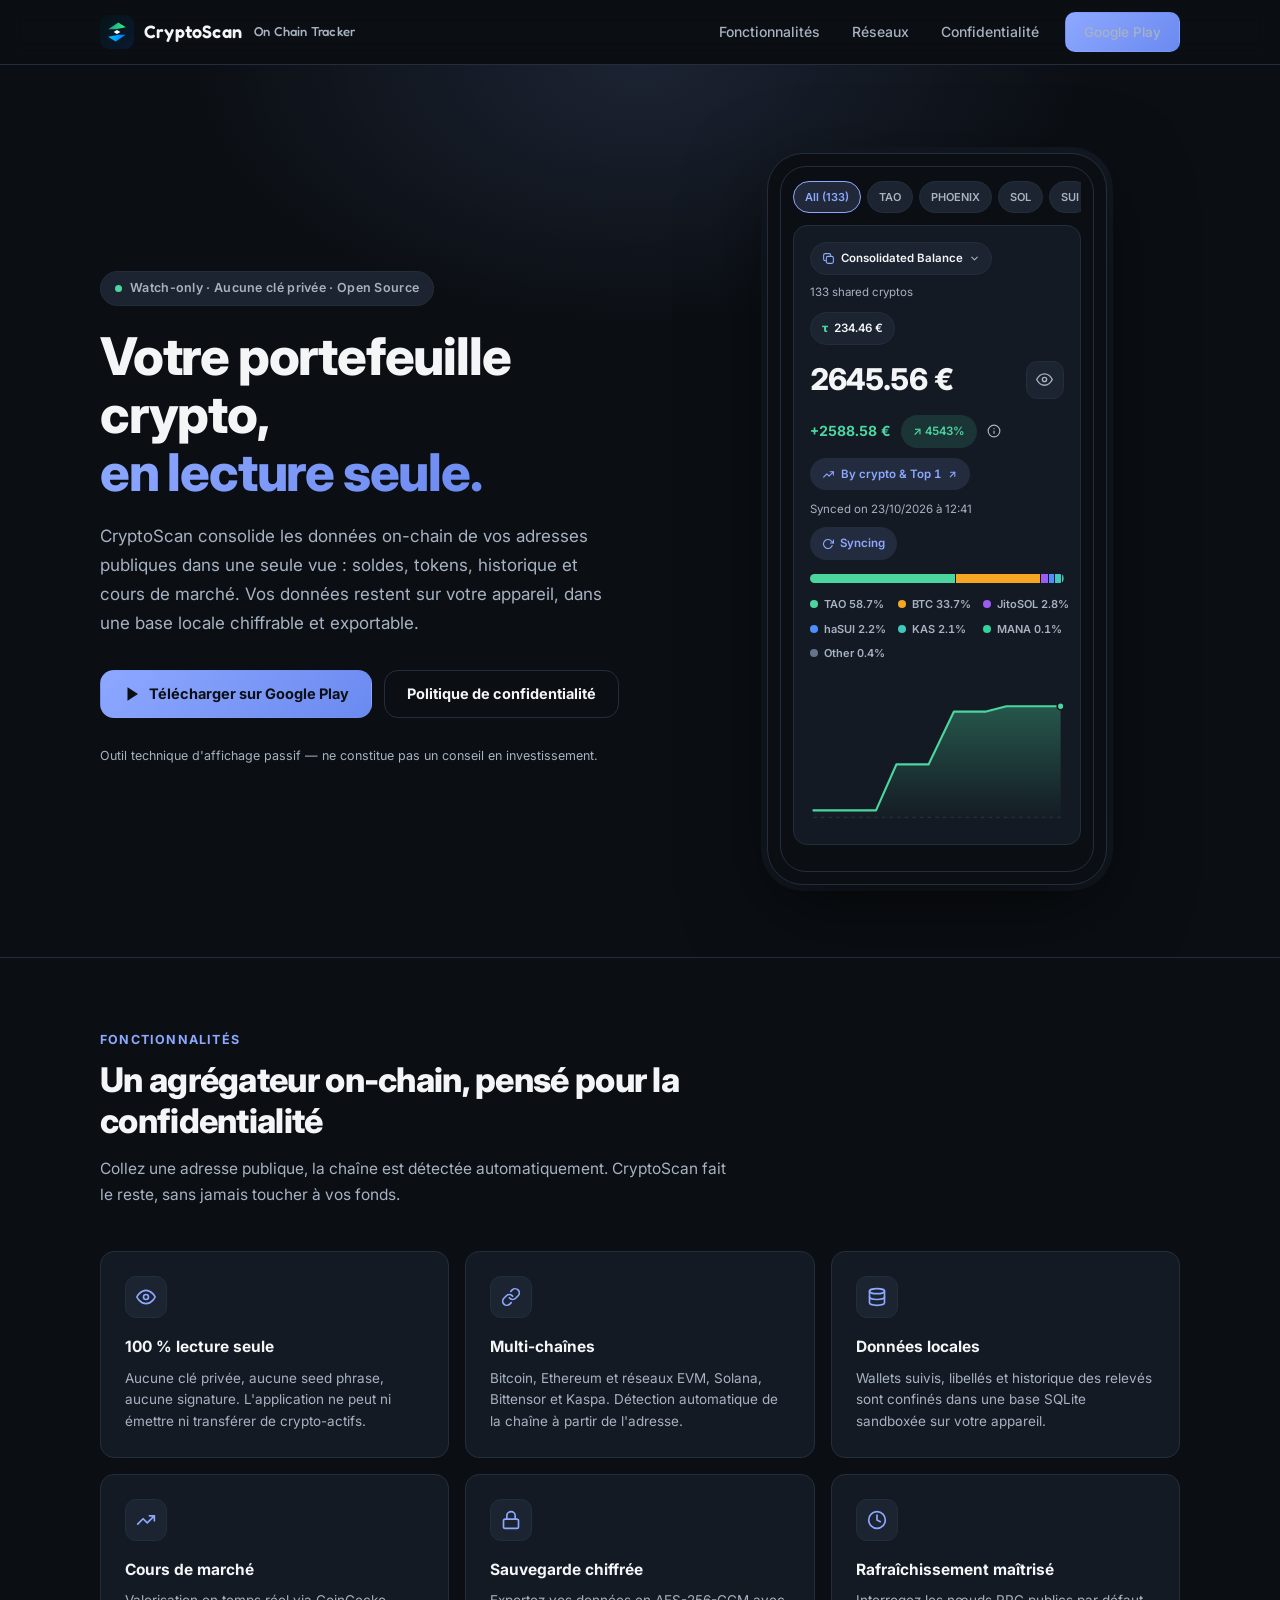
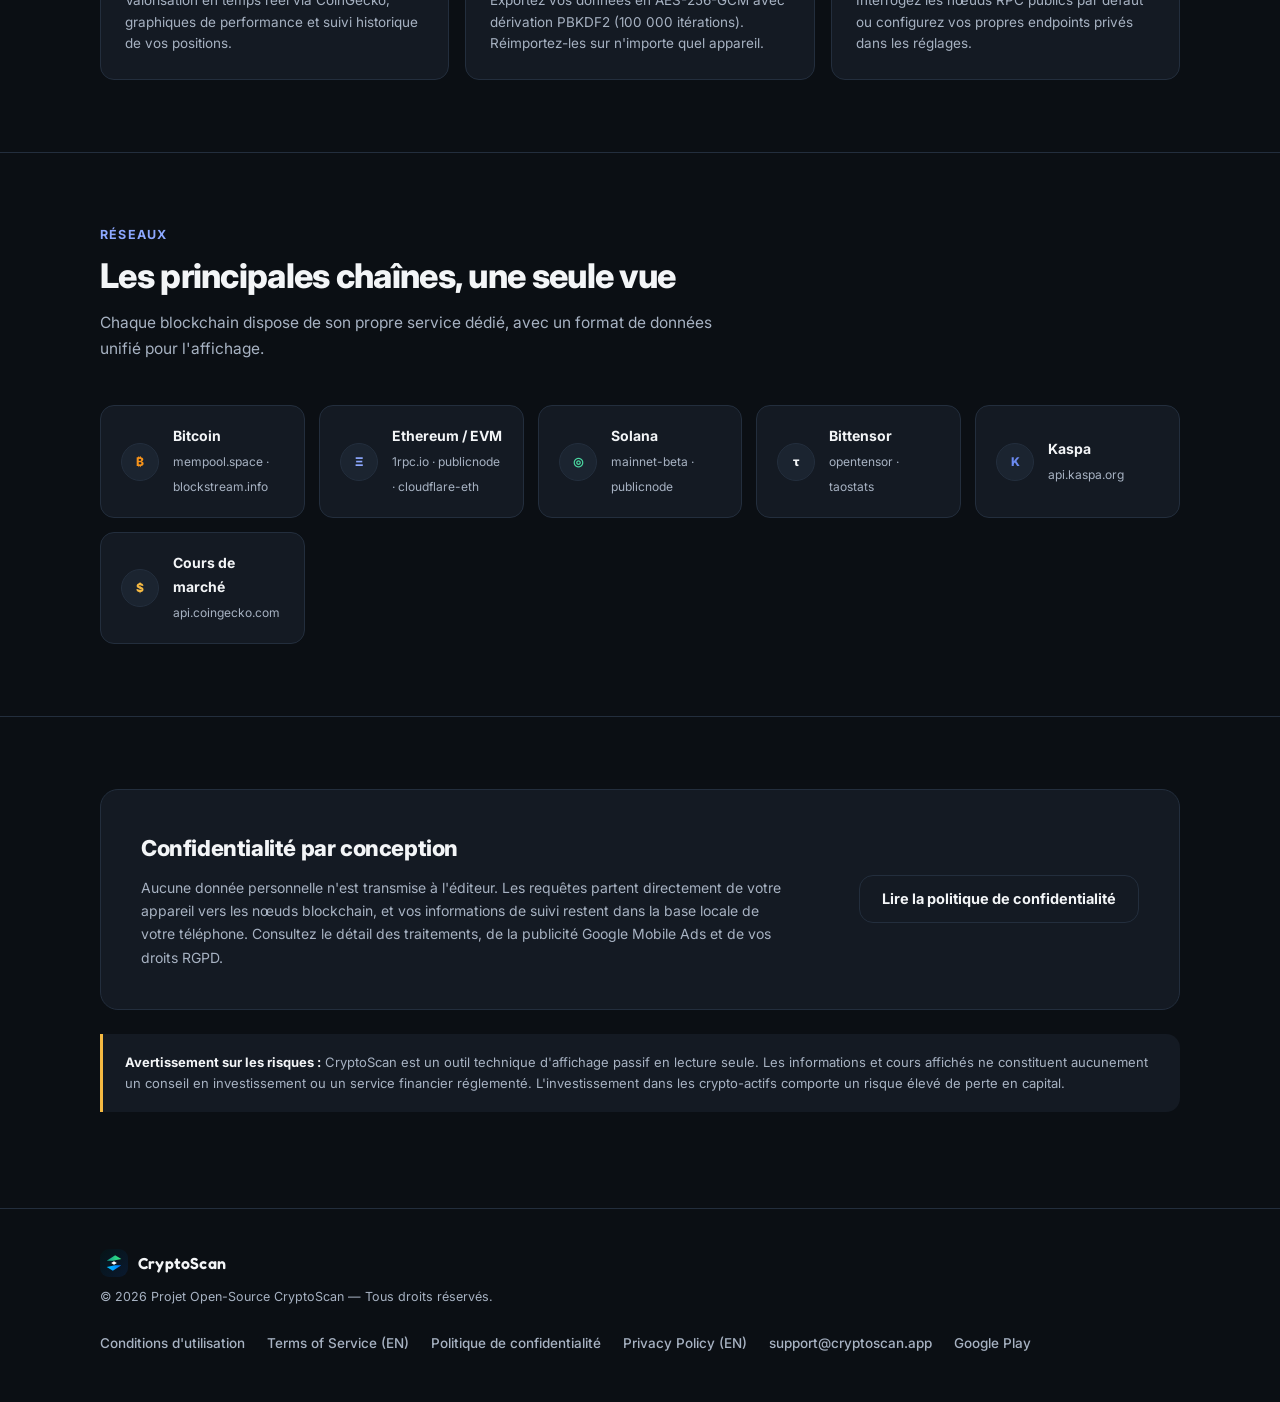
==== index.html @ 67e2a41d "Site CryptoScan : landing page + politique de confidentialité (FR/EN) Site statique pour la fiche Pl" ====
<!DOCTYPE html>
<html lang="fr">
<head>
  <meta charset="UTF-8">
  <meta name="viewport" content="width=device-width, initial-scale=1.0">
  <title>CryptoScan — On Chain Tracker | Suivi de portefeuille crypto en lecture seule</title>
  <link rel="icon" type="image/svg+xml" href="assets/logo.svg">
  <link rel="icon" type="image/png" sizes="64x64" href="assets/favicon.png">
  <link rel="apple-touch-icon" href="assets/logo.png">
  <link rel="preconnect" href="https://fonts.googleapis.com">
  <link rel="preconnect" href="https://fonts.gstatic.com" crossorigin>
  <link href="https://fonts.googleapis.com/css2?family=Fredoka:wght@500;600;700&family=Inter:wght@400;500;600;700;800&display=swap" rel="stylesheet">
  <link rel="stylesheet" href="assets/style.css">
</head>
<body>

  <header class="site-header">
    <div class="container">
      <a class="brand" href="index.html">
        <img src="assets/logo.svg" alt="Logo CryptoScan">
        CryptoScan <span class="brand-sub">On Chain Tracker</span>
      </a>
      <nav class="main-nav">
        <a href="#features">Fonctionnalités</a>
        <a href="#chains">Réseaux</a>
        <a href="privacy.html">Confidentialité</a>
        <a class="btn btn-primary nav-cta" style="height:40px;padding:0 18px;font-size:13.5px;" href="https://play.google.com/store/apps/details?id=com.cryptoscan.com" rel="noopener">Google Play</a>
      </nav>
    </div>
  </header>

  <main>

    <!-- Hero -->
    <section class="hero">
      <div class="container">
        <div>
          <span class="badge"><span class="dot"></span>Watch-only · Aucune clé privée · Open Source</span>
          <h1>Votre portefeuille crypto,<br><span class="accent-text">en lecture seule.</span></h1>
          <p class="lead">
            CryptoScan consolide les données on-chain de vos adresses publiques dans une seule vue :
            soldes, tokens, historique et cours de marché. Vos données restent sur votre appareil,
            dans une base locale chiffrable et exportable.
          </p>
          <div class="hero-actions">
            <a class="btn btn-primary" href="https://play.google.com/store/apps/details?id=com.cryptoscan.com" rel="noopener">
              <svg width="18" height="18" viewBox="0 0 24 24" fill="none" stroke="currentColor" stroke-width="2" stroke-linecap="round" stroke-linejoin="round"><polygon points="6 3 20 12 6 21 6 3" fill="currentColor" stroke="none"/></svg>
              Télécharger sur Google Play
            </a>
            <a class="btn btn-outline" href="privacy.html">Politique de confidentialité</a>
          </div>
          <p class="hero-note">Outil technique d'affichage passif — ne constitue pas un conseil en investissement.</p>
        </div>

        <!-- Aperçu façon application -->
        <div class="phone-wrap" aria-hidden="true">
          <div class="phone">
            <div class="phone-screen">
              <div class="mock-chips">
                <span class="mock-chip active">All (133)</span>
                <span class="mock-chip">TAO</span>
                <span class="mock-chip">PHOENIX</span>
                <span class="mock-chip">SOL</span>
                <span class="mock-chip">SUI</span>
              </div>
              <div class="app-card">
                <div class="mock-row">
                  <span class="mock-pill">
                    <svg width="13" height="13" viewBox="0 0 24 24" fill="none" stroke="var(--accent)" stroke-width="2" stroke-linecap="round" stroke-linejoin="round"><rect x="8" y="8" width="13" height="13" rx="3"/><path d="M16 8V6a3 3 0 0 0-3-3H6a3 3 0 0 0-3 3v7a3 3 0 0 0 3 3h2"/></svg>
                    Consolidated Balance
                    <svg width="11" height="11" viewBox="0 0 24 24" fill="none" stroke="var(--text-secondary)" stroke-width="2.4" stroke-linecap="round" stroke-linejoin="round"><polyline points="6 9 12 15 18 9"/></svg>
                  </span>
                  <span class="mock-sub">133 shared cryptos</span>
                </div>
                <div class="mock-row">
                  <span class="mock-pill"><span style="color:var(--positive);font-weight:800;">τ</span> 234.46&nbsp;€</span>
                </div>
                <div class="mock-balance-row">
                  <span class="mock-balance">2645.56&nbsp;€</span>
                  <span class="mock-eye">
                    <svg width="17" height="17" viewBox="0 0 24 24" fill="none" stroke="currentColor" stroke-width="2" stroke-linecap="round" stroke-linejoin="round"><path d="M1 12s4-8 11-8 11 8 11 8-4 8-11 8-11-8-11-8z"/><circle cx="12" cy="12" r="3"/></svg>
                  </span>
                </div>
                <div class="mock-row">
                  <span class="mock-gain">+2588.58&nbsp;€</span>
                  <span class="mock-pill up">↗ 4543%</span>
                  <svg width="14" height="14" viewBox="0 0 24 24" fill="none" stroke="var(--text-secondary)" stroke-width="2" stroke-linecap="round" stroke-linejoin="round"><circle cx="12" cy="12" r="10"/><line x1="12" y1="16" x2="12" y2="12"/><line x1="12" y1="8" x2="12.01" y2="8"/></svg>
                </div>
                <div class="mock-row">
                  <span class="mock-pill accent">
                    <svg width="13" height="13" viewBox="0 0 24 24" fill="none" stroke="currentColor" stroke-width="2" stroke-linecap="round" stroke-linejoin="round"><polyline points="3 17 9 11 13 15 21 7"/><polyline points="15 7 21 7 21 13"/></svg>
                    By crypto &amp; Top 1
                    <svg width="11" height="11" viewBox="0 0 24 24" fill="none" stroke="currentColor" stroke-width="2.4" stroke-linecap="round" stroke-linejoin="round"><line x1="7" y1="17" x2="17" y2="7"/><polyline points="8 7 17 7 17 16"/></svg>
                  </span>
                </div>
                <div class="mock-row" style="margin-bottom:14px;">
                  <span class="mock-sub">Synced on 23/10/2026 à 12:41</span>
                  <span class="mock-pill accent">
                    <svg width="12" height="12" viewBox="0 0 24 24" fill="none" stroke="currentColor" stroke-width="2.2" stroke-linecap="round" stroke-linejoin="round"><polyline points="23 4 23 10 17 10"/><path d="M20.49 15a9 9 0 1 1-2.12-9.36L23 10"/></svg>
                    Syncing
                  </span>
                </div>
                <div class="alloc-bar">
                  <span style="width:58.7%;background:#4BD6A0;"></span>
                  <span style="width:33.7%;background:#F5A623;"></span>
                  <span style="width:2.8%;background:#9B5CF6;"></span>
                  <span style="width:2.2%;background:#4C8DFF;"></span>
                  <span style="width:2.1%;background:#3EC9BD;"></span>
                  <span style="width:0.1%;background:#34D399;"></span>
                  <span style="width:0.4%;background:#64748B;"></span>
                </div>
                <div class="alloc-legend">
                  <span class="li"><span class="dot" style="background:#4BD6A0;"></span>TAO 58.7%</span>
                  <span class="li"><span class="dot" style="background:#F5A623;"></span>BTC 33.7%</span>
                  <span class="li"><span class="dot" style="background:#9B5CF6;"></span>JitoSOL 2.8%</span>
                  <span class="li"><span class="dot" style="background:#4C8DFF;"></span>haSUI 2.2%</span>
                  <span class="li"><span class="dot" style="background:#3EC9BD;"></span>KAS 2.1%</span>
                  <span class="li"><span class="dot" style="background:#34D399;"></span>MANA 0.1%</span>
                  <span class="li"><span class="dot" style="background:#64748B;"></span>Other 0.4%</span>
                </div>
                <div class="mock-chart">
                  <svg viewBox="0 0 300 170" width="100%" height="150" preserveAspectRatio="none" aria-hidden="true">
                    <defs>
                      <linearGradient id="areaGrad" x1="0" y1="0" x2="0" y2="1">
                        <stop offset="0" stop-color="#4BD6A0" stop-opacity="0.32"/>
                        <stop offset="1" stop-color="#4BD6A0" stop-opacity="0"/>
                      </linearGradient>
                    </defs>
                    <line x1="4" y1="158" x2="296" y2="158" stroke="#232E3D" stroke-width="1.5" stroke-dasharray="4 5"/>
                    <path d="M4 150 H78 L102 98 H140 L170 38 H208 L232 32 H296 V162 H4 Z" fill="url(#areaGrad)"/>
                    <path d="M4 150 H78 L102 98 H140 L170 38 H208 L232 32 H296" fill="none" stroke="#4BD6A0" stroke-width="2.5" stroke-linejoin="round" stroke-linecap="round"/>
                    <circle cx="296" cy="32" r="4" fill="#4BD6A0" stroke="#141A23" stroke-width="2"/>
                  </svg>
                </div>
              </div>
            </div>
          </div>
        </div>
      </div>
    </section>

    <!-- Fonctionnalités -->
    <section class="section" id="features">
      <div class="container">
        <div class="section-head">
          <div class="eyebrow">Fonctionnalités</div>
          <h2>Un agrégateur on-chain, pensé pour la confidentialité</h2>
          <p>Collez une adresse publique, la chaîne est détectée automatiquement. CryptoScan fait le reste, sans jamais toucher à vos fonds.</p>
        </div>
        <div class="feature-grid">
          <div class="feature-card">
            <div class="icon">
              <svg width="20" height="20" viewBox="0 0 24 24" fill="none" stroke="currentColor" stroke-width="2" stroke-linecap="round" stroke-linejoin="round"><path d="M1 12s4-8 11-8 11 8 11 8-4 8-11 8-11-8-11-8z"/><circle cx="12" cy="12" r="3"/></svg>
            </div>
            <h3>100 % lecture seule</h3>
            <p>Aucune clé privée, aucune seed phrase, aucune signature. L'application ne peut ni émettre ni transférer de crypto-actifs.</p>
          </div>
          <div class="feature-card">
            <div class="icon">
              <svg width="20" height="20" viewBox="0 0 24 24" fill="none" stroke="currentColor" stroke-width="2" stroke-linecap="round" stroke-linejoin="round"><path d="M10 13a5 5 0 0 0 7.54.54l3-3a5 5 0 0 0-7.07-7.07l-1.72 1.71"/><path d="M14 11a5 5 0 0 0-7.54-.54l-3 3a5 5 0 0 0 7.07 7.07l1.71-1.71"/></svg>
            </div>
            <h3>Multi-chaînes</h3>
            <p>Bitcoin, Ethereum et réseaux EVM, Solana, Bittensor et Kaspa. Détection automatique de la chaîne à partir de l'adresse.</p>
          </div>
          <div class="feature-card">
            <div class="icon">
              <svg width="20" height="20" viewBox="0 0 24 24" fill="none" stroke="currentColor" stroke-width="2" stroke-linecap="round" stroke-linejoin="round"><ellipse cx="12" cy="5" rx="9" ry="3"/><path d="M21 12c0 1.66-4 3-9 3s-9-1.34-9-3"/><path d="M3 5v14c0 1.66 4 3 9 3s9-1.34 9-3V5"/></svg>
            </div>
            <h3>Données locales</h3>
            <p>Wallets suivis, libellés et historique des relevés sont confinés dans une base SQLite sandboxée sur votre appareil.</p>
          </div>
          <div class="feature-card">
            <div class="icon">
              <svg width="20" height="20" viewBox="0 0 24 24" fill="none" stroke="currentColor" stroke-width="2" stroke-linecap="round" stroke-linejoin="round"><polyline points="22 7 13.5 15.5 8.5 10.5 2 17"/><polyline points="16 7 22 7 22 13"/></svg>
            </div>
            <h3>Cours de marché</h3>
            <p>Valorisation en temps réel via CoinGecko, graphiques de performance et suivi historique de vos positions.</p>
          </div>
          <div class="feature-card">
            <div class="icon">
              <svg width="20" height="20" viewBox="0 0 24 24" fill="none" stroke="currentColor" stroke-width="2" stroke-linecap="round" stroke-linejoin="round"><rect x="3" y="11" width="18" height="11" rx="2"/><path d="M7 11V7a5 5 0 0 1 10 0v4"/></svg>
            </div>
            <h3>Sauvegarde chiffrée</h3>
            <p>Exportez vos données en AES-256-GCM avec dérivation PBKDF2 (100 000 itérations). Réimportez-les sur n'importe quel appareil.</p>
          </div>
          <div class="feature-card">
            <div class="icon">
              <svg width="20" height="20" viewBox="0 0 24 24" fill="none" stroke="currentColor" stroke-width="2" stroke-linecap="round" stroke-linejoin="round"><circle cx="12" cy="12" r="10"/><path d="M12 6v6l4 2"/></svg>
            </div>
            <h3>Rafraîchissement maîtrisé</h3>
            <p>Interrogez les nœuds RPC publics par défaut ou configurez vos propres endpoints privés dans les réglages.</p>
          </div>
        </div>
      </div>
    </section>

    <!-- Réseaux supportés -->
    <section class="section" id="chains">
      <div class="container">
        <div class="section-head">
          <div class="eyebrow">Réseaux</div>
          <h2>Les principales chaînes, une seule vue</h2>
          <p>Chaque blockchain dispose de son propre service dédié, avec un format de données unifié pour l'affichage.</p>
        </div>
        <div class="chain-grid">
          <div class="chain-card">
            <span class="chain-icon" style="color:#F7931A;">₿</span>
            <span><span class="c-name">Bitcoin</span><br><span class="c-sub">mempool.space · blockstream.info</span></span>
          </div>
          <div class="chain-card">
            <span class="chain-icon" style="color:#8DA8FF;">Ξ</span>
            <span><span class="c-name">Ethereum / EVM</span><br><span class="c-sub">1rpc.io · publicnode · cloudflare-eth</span></span>
          </div>
          <div class="chain-card">
            <span class="chain-icon" style="color:#4BD6A0;">◎</span>
            <span><span class="c-name">Solana</span><br><span class="c-sub">mainnet-beta · publicnode</span></span>
          </div>
          <div class="chain-card">
            <span class="chain-icon" style="color:#F3F5F7;">τ</span>
            <span><span class="c-name">Bittensor</span><br><span class="c-sub">opentensor · taostats</span></span>
          </div>
          <div class="chain-card">
            <span class="chain-icon" style="color:#6B8AF0;">K</span>
            <span><span class="c-name">Kaspa</span><br><span class="c-sub">api.kaspa.org</span></span>
          </div>
          <div class="chain-card">
            <span class="chain-icon" style="color:#F5B942;">$</span>
            <span><span class="c-name">Cours de marché</span><br><span class="c-sub">api.coingecko.com</span></span>
          </div>
        </div>
      </div>
    </section>

    <!-- Confidentialité -->
    <section class="section" id="privacy">
      <div class="container">
        <div class="split-card">
          <div>
            <h2>Confidentialité par conception</h2>
            <p>
              Aucune donnée personnelle n'est transmise à l'éditeur. Les requêtes partent directement
              de votre appareil vers les nœuds blockchain, et vos informations de suivi restent dans
              la base locale de votre téléphone. Consultez le détail des traitements, de la publicité
              Google Mobile Ads et de vos droits RGPD.
            </p>
          </div>
          <div>
            <a class="btn btn-outline" href="privacy.html">Lire la politique de confidentialité</a>
          </div>
        </div>
        <div style="height:24px"></div>
        <div class="disclaimer">
          <strong>Avertissement sur les risques :</strong> CryptoScan est un outil technique d'affichage
          passif en lecture seule. Les informations et cours affichés ne constituent aucunement un
          conseil en investissement ou un service financier réglementé. L'investissement dans les
          crypto-actifs comporte un risque élevé de perte en capital.
        </div>
      </div>
    </section>

  </main>

  <footer class="site-footer">
    <div class="container">
      <div>
        <a class="brand" href="index.html" style="font-size:16px;">
          <img src="assets/logo.svg" alt="Logo CryptoScan" style="width:28px;height:28px;">
          CryptoScan
        </a>
        <p class="copyright">© 2026 Projet Open-Source CryptoScan — Tous droits réservés.</p>
      </div>
      <div class="footer-links">
        <a href="terms.html">Conditions d'utilisation</a>
        <a href="terms-en.html">Terms of Service (EN)</a>
        <a href="privacy.html">Politique de confidentialité</a>
        <a href="privacy-en.html">Privacy Policy (EN)</a>
        <a href="mailto:support@cryptoscan.app">support@cryptoscan.app</a>
        <a href="https://play.google.com/store/apps/details?id=com.cryptoscan.com" rel="noopener">Google Play</a>
      </div>
    </div>
  </footer>

</body>
</html>
---- assets/style.css ----
/* CryptoScan — On Chain Tracker
   Design tokens repris de l'application Flutter (lib/ui/theme/app_theme.dart)
   Fintech sombre : #0B0F14 / #141A23 / #1B2430 / #232E3D / #8DA8FF */

:root {
  --background: #0B0F14;
  --surface: #141A23;
  --surface-elevated: #1B2430;
  --border: #232E3D;
  --accent: #8DA8FF;
  --accent-secondary: #6B8AF0;
  --positive: #4BD6A0;
  --negative: #FF7B86;
  --warning: #F5B942;
  --text-primary: #F3F5F7;
  --text-secondary: #A7B2C2;
  --radius: 14px;
  --radius-lg: 18px;
  --max-width: 1120px;
  --font-body: "Inter", -apple-system, BlinkMacSystemFont, "Segoe UI", Roboto, sans-serif;
  --font-brand: "Fredoka", var(--font-body);
}

* {
  margin: 0;
  padding: 0;
  box-sizing: border-box;
}

html {
  scroll-behavior: smooth;
}

body {
  background-color: var(--background);
  color: var(--text-primary);
  font-family: var(--font-body);
  font-size: 15px;
  line-height: 1.65;
  -webkit-font-smoothing: antialiased;
  text-rendering: optimizeLegibility;
}

::selection {
  background: rgba(141, 168, 255, 0.28);
}

a {
  color: var(--accent);
  text-decoration: none;
}

a:hover {
  text-decoration: underline;
}

.container {
  max-width: var(--max-width);
  margin: 0 auto;
  padding: 0 20px;
}

/* ---------- Header ---------- */

.site-header {
  position: sticky;
  top: 0;
  z-index: 50;
  background: rgba(11, 15, 20, 0.82);
  backdrop-filter: blur(14px);
  -webkit-backdrop-filter: blur(14px);
  border-bottom: 1px solid var(--border);
}

.site-header .container {
  display: flex;
  align-items: center;
  justify-content: space-between;
  height: 64px;
}

.brand {
  display: flex;
  align-items: center;
  gap: 10px;
  color: var(--text-primary);
  font-family: var(--font-brand);
  font-weight: 600;
  font-size: 18px;
  letter-spacing: 0.2px;
  text-decoration: none;
  white-space: nowrap;
}

.brand:hover {
  text-decoration: none;
}

.brand img {
  width: 34px;
  height: 34px;
  border-radius: 9px;
  display: block;
}

.brand .brand-sub {
  color: var(--text-secondary);
  font-weight: 500;
  font-size: 13px;
  margin-left: 2px;
}

.main-nav {
  display: flex;
  align-items: center;
  gap: 4px;
}

.main-nav a {
  color: var(--text-secondary);
  font-size: 14px;
  font-weight: 500;
  padding: 8px 14px;
  border-radius: 10px;
  transition: color 160ms ease, background 160ms ease;
}

.main-nav a:hover {
  color: var(--text-primary);
  background: var(--surface-elevated);
  text-decoration: none;
}

.nav-cta {
  margin-left: 8px;
}

/* ---------- Buttons ---------- */

.btn {
  display: inline-flex;
  align-items: center;
  gap: 8px;
  height: 48px;
  padding: 0 22px;
  border-radius: var(--radius);
  font-size: 14.5px;
  font-weight: 700;
  border: 1px solid transparent;
  cursor: pointer;
  transition: transform 160ms ease, background 160ms ease, border-color 160ms ease;
  text-decoration: none;
  white-space: nowrap;
}

.btn:hover {
  text-decoration: none;
  transform: translateY(-1px);
}

.btn-primary {
  background: linear-gradient(135deg, var(--accent), var(--accent-secondary));
  color: #0B0F14;
}

.btn-primary:hover {
  filter: brightness(1.08);
}

.btn-outline {
  background: transparent;
  color: var(--text-primary);
  border-color: var(--border);
}

.btn-outline:hover {
  border-color: var(--accent);
  background: var(--surface);
}

.btn svg {
  flex: none;
}

/* ---------- Hero ---------- */

.hero {
  padding: 88px 0 72px;
  position: relative;
  overflow: hidden;
}

.hero::before {
  content: "";
  position: absolute;
  top: -260px;
  left: 50%;
  transform: translateX(-50%);
  width: 900px;
  height: 520px;
  background: radial-gradient(closest-side, rgba(141, 168, 255, 0.13), transparent);
  pointer-events: none;
}

.hero .container {
  display: grid;
  grid-template-columns: 1.05fr 0.95fr;
  gap: 56px;
  align-items: center;
  position: relative;
}

.badge {
  display: inline-flex;
  align-items: center;
  gap: 8px;
  padding: 6px 14px;
  border-radius: 999px;
  border: 1px solid var(--border);
  background: var(--surface-elevated);
  color: var(--text-secondary);
  font-size: 12.5px;
  font-weight: 600;
  letter-spacing: 0.3px;
  margin-bottom: 22px;
}

.badge .dot {
  width: 7px;
  height: 7px;
  border-radius: 50%;
  background: var(--positive);
}

.hero h1 {
  font-size: clamp(34px, 4.6vw, 52px);
  font-weight: 800;
  letter-spacing: -1.2px;
  line-height: 1.12;
  margin-bottom: 20px;
}

.hero h1 .accent-text {
  background: linear-gradient(135deg, var(--accent), var(--accent-secondary));
  -webkit-background-clip: text;
  background-clip: text;
  color: transparent;
}

.hero p.lead {
  color: var(--text-secondary);
  font-size: 17px;
  line-height: 1.7;
  max-width: 520px;
  margin-bottom: 32px;
}

.hero-actions {
  display: flex;
  flex-wrap: wrap;
  gap: 12px;
  margin-bottom: 28px;
}

.hero-note {
  color: var(--text-secondary);
  font-size: 12.5px;
}

/* ---------- Phone mockup (rendu CSS façon app) ---------- */

.phone-wrap {
  display: flex;
  justify-content: center;
}

.phone {
  width: 340px;
  max-width: 100%;
  border-radius: 36px;
  border: 1px solid var(--border);
  background: var(--background);
  padding: 12px;
  box-shadow: 0 24px 80px rgba(0, 0, 0, 0.55), 0 0 0 6px var(--surface);
}

.phone-screen {
  border-radius: 26px;
  background: var(--background);
  border: 1px solid var(--border);
  overflow: hidden;
  padding: 14px 12px 16px;
}

.app-card {
  background: var(--surface);
  border: 1px solid var(--border);
  border-radius: var(--radius);
  padding: 16px;
  margin-bottom: 10px;
}

/* --- Maquette reproduisant l'écran réel de l'app --- */

.mock-chips {
  display: flex;
  gap: 6px;
  margin-bottom: 12px;
  overflow: hidden;
}

.mock-chip {
  flex: none;
  padding: 6px 11px;
  border-radius: 999px;
  background: var(--surface-elevated);
  border: 1px solid var(--border);
  color: var(--text-secondary);
  font-size: 11px;
  font-weight: 600;
}

.mock-chip.active {
  border-color: var(--accent);
  background: rgba(141, 168, 255, 0.16);
  color: var(--accent);
}

.mock-row {
  display: flex;
  align-items: center;
  flex-wrap: wrap;
  gap: 8px 10px;
  margin-bottom: 10px;
}

.mock-pill {
  display: inline-flex;
  align-items: center;
  gap: 6px;
  padding: 6px 11px;
  border-radius: 999px;
  background: var(--surface-elevated);
  border: 1px solid var(--border);
  font-size: 11.5px;
  font-weight: 600;
  color: var(--text-primary);
  font-variant-numeric: tabular-nums;
}

.mock-pill.accent {
  color: var(--accent);
  background: rgba(141, 168, 255, 0.12);
  border-color: transparent;
}

.mock-pill.up {
  color: var(--positive);
  background: rgba(75, 214, 160, 0.14);
  border-color: transparent;
}

.mock-sub {
  color: var(--text-secondary);
  font-size: 11.5px;
}

.mock-balance-row {
  display: flex;
  align-items: center;
  justify-content: space-between;
  margin: 4px 0 10px;
}

.mock-balance {
  font-size: 30px;
  font-weight: 800;
  letter-spacing: -0.7px;
  font-variant-numeric: tabular-nums;
}

.mock-eye {
  width: 38px;
  height: 38px;
  border-radius: 11px;
  background: var(--surface-elevated);
  border: 1px solid var(--border);
  display: flex;
  align-items: center;
  justify-content: center;
  color: var(--text-secondary);
  flex: none;
}

.mock-gain {
  color: var(--positive);
  font-weight: 700;
  font-size: 14px;
  font-variant-numeric: tabular-nums;
}

.alloc-bar {
  display: flex;
  height: 9px;
  border-radius: 5px;
  overflow: hidden;
  gap: 1px;
  margin: 4px 0 12px;
}

.alloc-legend {
  display: grid;
  grid-template-columns: repeat(3, auto);
  justify-content: space-between;
  gap: 6px 12px;
  font-size: 11px;
  font-weight: 600;
  color: var(--text-secondary);
  font-variant-numeric: tabular-nums;
}

.alloc-legend .li {
  display: flex;
  align-items: center;
  gap: 6px;
  white-space: nowrap;
}

.alloc-legend .dot {
  width: 8px;
  height: 8px;
  border-radius: 50%;
  flex: none;
}

.mock-chart {
  margin-top: 16px;
}

.mock-chart svg {
  display: block;
}

/* ---------- Sections ---------- */

.section {
  padding: 72px 0;
  border-top: 1px solid var(--border);
}

.section-head {
  max-width: 640px;
  margin-bottom: 44px;
}

.section-head .eyebrow {
  color: var(--accent);
  font-size: 12.5px;
  font-weight: 700;
  text-transform: uppercase;
  letter-spacing: 1.2px;
  margin-bottom: 10px;
}

.section-head h2 {
  font-size: clamp(26px, 3vw, 34px);
  font-weight: 800;
  letter-spacing: -0.7px;
  line-height: 1.2;
  margin-bottom: 14px;
}

.section-head p {
  color: var(--text-secondary);
  font-size: 15.5px;
}

/* ---------- Feature grid ---------- */

.feature-grid {
  display: grid;
  grid-template-columns: repeat(3, 1fr);
  gap: 16px;
}

.feature-card {
  background: var(--surface);
  border: 1px solid var(--border);
  border-radius: var(--radius);
  padding: 24px;
  transition: border-color 160ms ease, transform 160ms ease;
}

.feature-card:hover {
  border-color: var(--accent);
  transform: translateY(-2px);
}

.feature-card .icon {
  width: 42px;
  height: 42px;
  border-radius: 11px;
  background: var(--surface-elevated);
  border: 1px solid var(--border);
  display: flex;
  align-items: center;
  justify-content: center;
  color: var(--accent);
  margin-bottom: 16px;
}

.feature-card h3 {
  font-size: 15.5px;
  font-weight: 700;
  margin-bottom: 8px;
}

.feature-card p {
  color: var(--text-secondary);
  font-size: 13.5px;
  line-height: 1.6;
}

/* ---------- Chains ---------- */

.chain-grid {
  display: grid;
  grid-template-columns: repeat(auto-fill, minmax(200px, 1fr));
  gap: 14px;
}

.chain-card {
  background: var(--surface);
  border: 1px solid var(--border);
  border-radius: var(--radius);
  padding: 18px 20px;
  display: flex;
  align-items: center;
  gap: 14px;
  transition: border-color 160ms ease;
}

.chain-card:hover {
  border-color: var(--accent);
}

.chain-icon {
  width: 38px;
  height: 38px;
  border-radius: 50%;
  display: flex;
  align-items: center;
  justify-content: center;
  font-size: 12px;
  font-weight: 800;
  flex: none;
  border: 1px solid var(--border);
  background: var(--surface-elevated);
}

.chain-card .c-name {
  font-weight: 700;
  font-size: 14px;
}

.chain-card .c-sub {
  color: var(--text-secondary);
  font-size: 12px;
}

/* ---------- Privacy teaser / disclaimer ---------- */

.split-card {
  background: var(--surface);
  border: 1px solid var(--border);
  border-radius: var(--radius-lg);
  padding: 40px;
  display: grid;
  grid-template-columns: 1fr auto;
  gap: 32px;
  align-items: center;
}

.split-card h2 {
  font-size: 22px;
  font-weight: 800;
  letter-spacing: -0.4px;
  margin-bottom: 10px;
}

.split-card p {
  color: var(--text-secondary);
  font-size: 14px;
  max-width: 640px;
}

.disclaimer {
  border-left: 3px solid var(--warning);
  background: var(--surface);
  border-radius: 0 var(--radius) var(--radius) 0;
  padding: 18px 22px;
  color: var(--text-secondary);
  font-size: 13px;
  line-height: 1.65;
}

.disclaimer strong {
  color: var(--text-primary);
}

/* ---------- Footer ---------- */

.site-footer {
  border-top: 1px solid var(--border);
  padding: 40px 0 48px;
  margin-top: 24px;
}

.site-footer .container {
  display: flex;
  flex-wrap: wrap;
  justify-content: space-between;
  align-items: flex-start;
  gap: 24px;
}

.footer-links {
  display: flex;
  flex-wrap: wrap;
  gap: 6px 22px;
}

.footer-links a {
  color: var(--text-secondary);
  font-size: 13.5px;
  font-weight: 500;
}

.footer-links a:hover {
  color: var(--text-primary);
}

.copyright {
  color: var(--text-secondary);
  font-size: 12.5px;
  margin-top: 10px;
}

/* ---------- Page légale (privacy) ---------- */

.legal-hero {
  padding: 64px 0 36px;
}

.legal-hero h1 {
  font-size: clamp(30px, 4vw, 42px);
  font-weight: 800;
  letter-spacing: -0.9px;
  margin-bottom: 12px;
}

.legal-hero .meta {
  color: var(--text-secondary);
  font-size: 13.5px;
}

.legal-hero .meta code {
  background: var(--surface-elevated);
  border: 1px solid var(--border);
  border-radius: 6px;
  padding: 2px 7px;
  font-size: 12px;
  color: var(--accent);
}

.legal-body {
  padding-bottom: 80px;
}

.legal-layout {
  display: grid;
  grid-template-columns: 240px 1fr;
  gap: 48px;
  align-items: start;
}

.toc {
  position: sticky;
  top: 88px;
  background: var(--surface);
  border: 1px solid var(--border);
  border-radius: var(--radius);
  padding: 18px;
}

.toc .toc-title {
  font-size: 11.5px;
  font-weight: 700;
  text-transform: uppercase;
  letter-spacing: 1px;
  color: var(--text-secondary);
  margin-bottom: 10px;
}

.toc a {
  display: block;
  color: var(--text-secondary);
  font-size: 13px;
  font-weight: 500;
  padding: 5px 8px;
  border-radius: 8px;
}

.toc a:hover {
  color: var(--text-primary);
  background: var(--surface-elevated);
  text-decoration: none;
}

.legal-content h2 {
  font-size: 20px;
  font-weight: 800;
  letter-spacing: -0.3px;
  margin: 40px 0 14px;
  padding-top: 20px;
  border-top: 1px solid var(--border);
}

.legal-content h2:first-child {
  margin-top: 0;
  padding-top: 0;
  border-top: none;
}

.legal-content h3 {
  font-size: 15.5px;
  font-weight: 700;
  margin: 24px 0 8px;
  color: var(--text-primary);
}

.legal-content p {
  color: var(--text-secondary);
  margin-bottom: 12px;
  font-size: 14.5px;
}

.legal-content ul,
.legal-content ol {
  color: var(--text-secondary);
  margin: 0 0 14px 22px;
  font-size: 14.5px;
}

.legal-content li {
  margin-bottom: 7px;
}

.legal-content li::marker {
  color: var(--accent);
}

.legal-content strong {
  color: var(--text-primary);
  font-weight: 700;
}

.legal-content code {
  background: var(--surface-elevated);
  border: 1px solid var(--border);
  border-radius: 5px;
  padding: 1px 6px;
  font-size: 12.5px;
  color: var(--accent);
}

.legal-content .callout {
  background: var(--surface);
  border: 1px solid var(--border);
  border-left: 3px solid var(--accent);
  border-radius: 0 var(--radius) var(--radius) 0;
  padding: 14px 18px;
  margin: 16px 0;
  color: var(--text-secondary);
  font-size: 13.5px;
}

.legal-content .callout strong {
  color: var(--text-primary);
}

/* ---------- Responsive ---------- */

@media (max-width: 920px) {
  .hero .container {
    grid-template-columns: 1fr;
    gap: 48px;
  }

  .feature-grid {
    grid-template-columns: repeat(2, 1fr);
  }

  .legal-layout {
    grid-template-columns: 1fr;
  }

  .toc {
    position: static;
  }

  .split-card {
    grid-template-columns: 1fr;
  }
}

@media (max-width: 600px) {
  .main-nav a:not(.nav-cta) {
    display: none;
  }

  .brand-sub {
    display: none;
  }

  .feature-grid {
    grid-template-columns: 1fr;
  }

  .hero {
    padding: 56px 0 48px;
  }

  .section {
    padding: 52px 0;
  }

  .split-card {
    padding: 28px;
  }
}
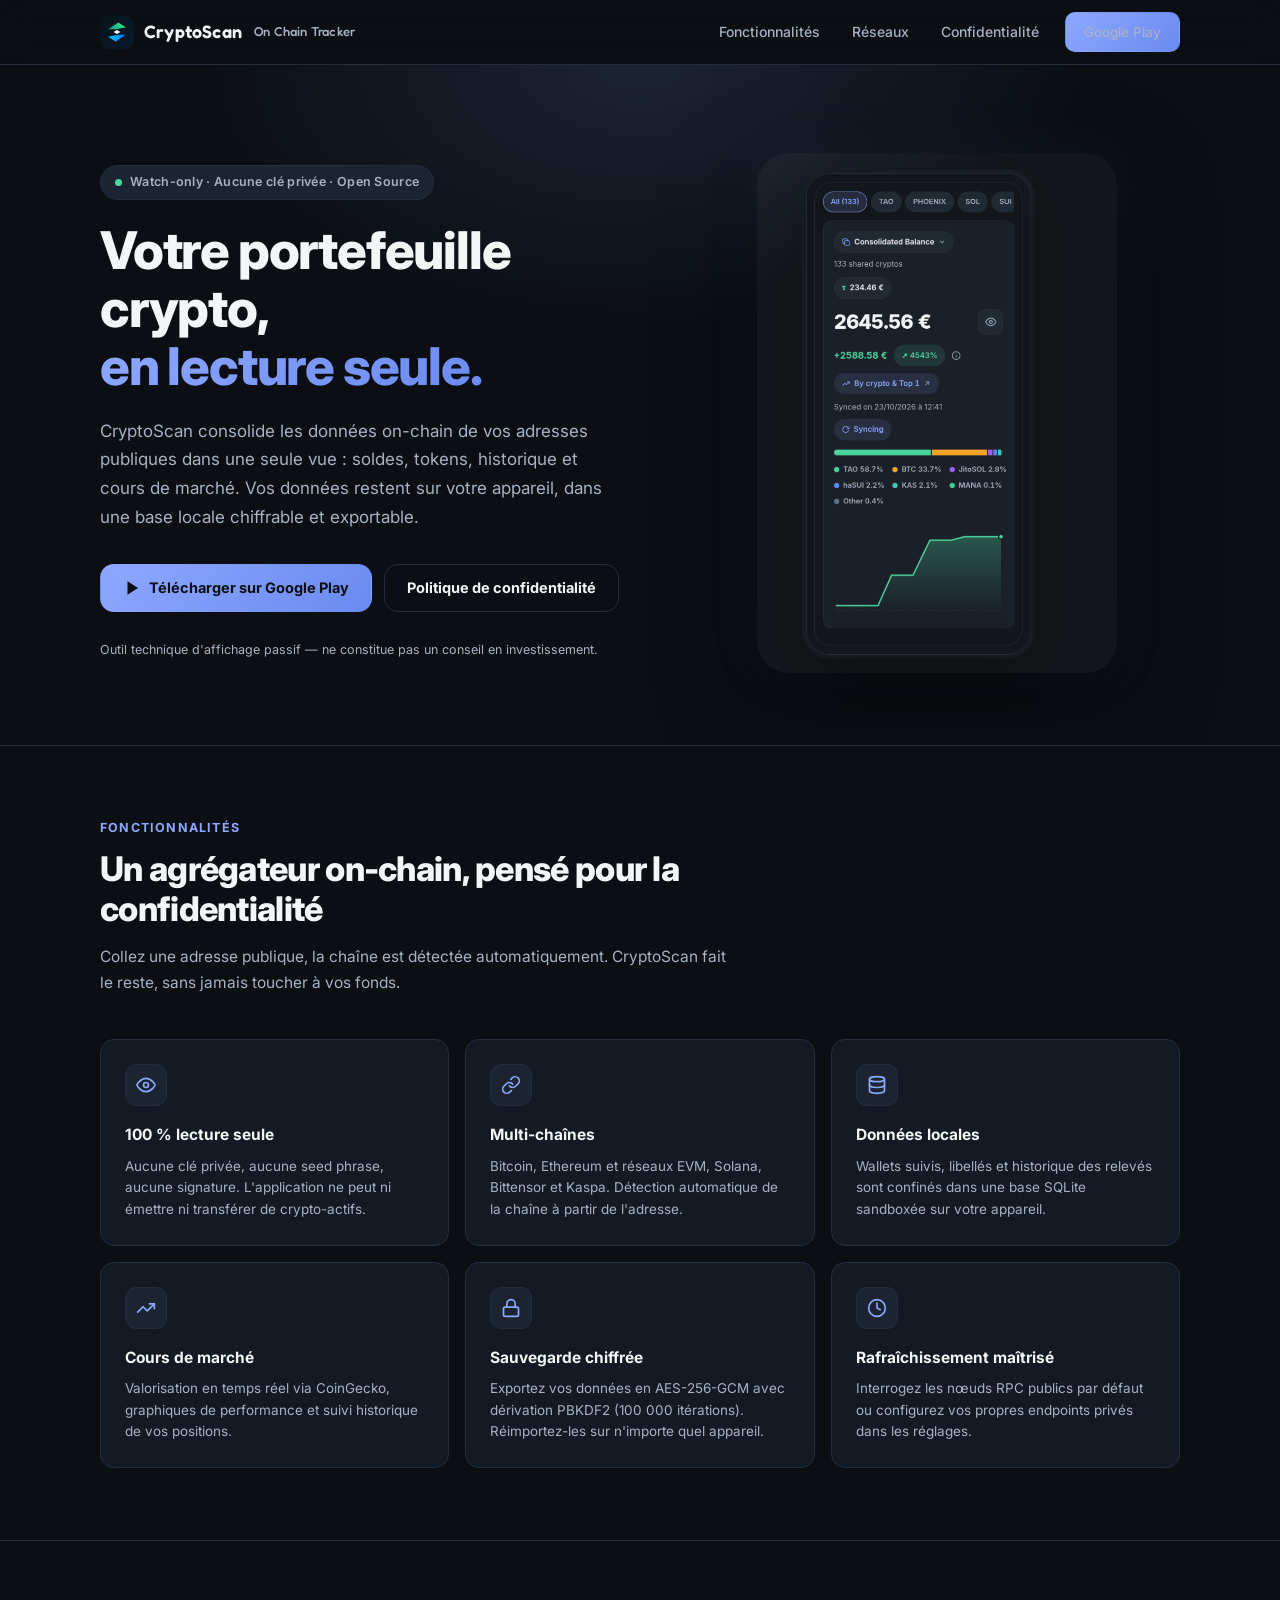
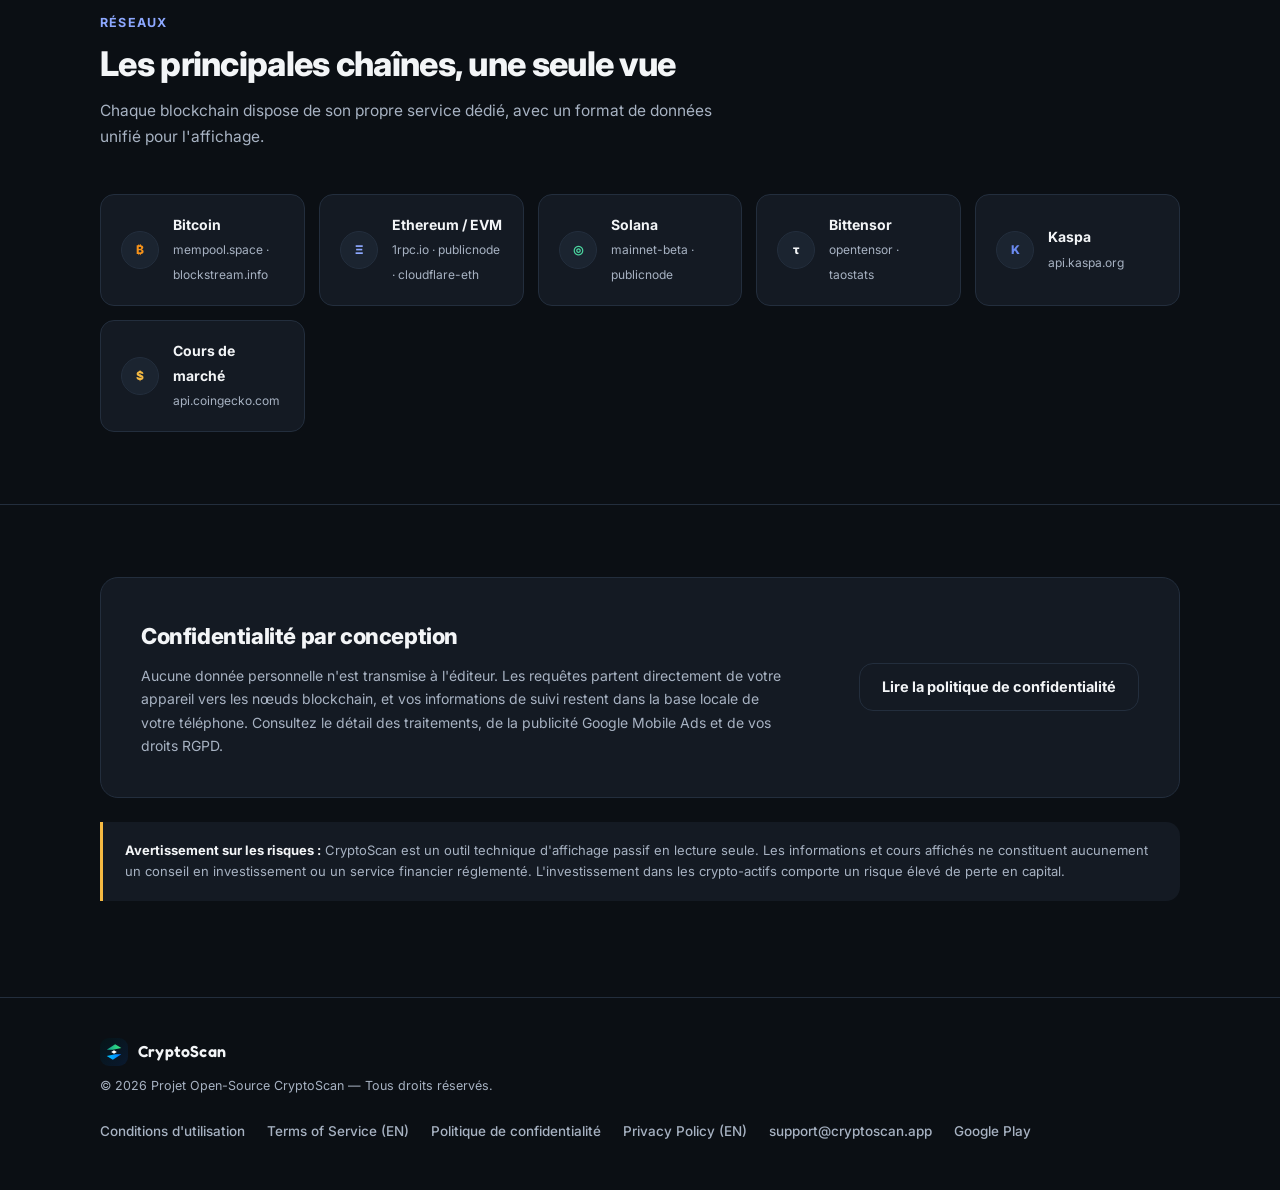
==== commit f446f981: "Hero : capture réelle de l'app à la place du mockup CSS Generated with [Devin](https://devin.ai)  Co" ====
--- a/index.html
+++ b/index.html
@@ -52,89 +52,12 @@
           <p class="hero-note">Outil technique d'affichage passif — ne constitue pas un conseil en investissement.</p>
         </div>
 
-        <!-- Aperçu façon application -->
-        <div class="phone-wrap" aria-hidden="true">
-          <div class="phone">
-            <div class="phone-screen">
-              <div class="mock-chips">
-                <span class="mock-chip active">All (133)</span>
-                <span class="mock-chip">TAO</span>
-                <span class="mock-chip">PHOENIX</span>
-                <span class="mock-chip">SOL</span>
-                <span class="mock-chip">SUI</span>
-              </div>
-              <div class="app-card">
-                <div class="mock-row">
-                  <span class="mock-pill">
-                    <svg width="13" height="13" viewBox="0 0 24 24" fill="none" stroke="var(--accent)" stroke-width="2" stroke-linecap="round" stroke-linejoin="round"><rect x="8" y="8" width="13" height="13" rx="3"/><path d="M16 8V6a3 3 0 0 0-3-3H6a3 3 0 0 0-3 3v7a3 3 0 0 0 3 3h2"/></svg>
-                    Consolidated Balance
-                    <svg width="11" height="11" viewBox="0 0 24 24" fill="none" stroke="var(--text-secondary)" stroke-width="2.4" stroke-linecap="round" stroke-linejoin="round"><polyline points="6 9 12 15 18 9"/></svg>
-                  </span>
-                  <span class="mock-sub">133 shared cryptos</span>
-                </div>
-                <div class="mock-row">
-                  <span class="mock-pill"><span style="color:var(--positive);font-weight:800;">τ</span> 234.46&nbsp;€</span>
-                </div>
-                <div class="mock-balance-row">
-                  <span class="mock-balance">2645.56&nbsp;€</span>
-                  <span class="mock-eye">
-                    <svg width="17" height="17" viewBox="0 0 24 24" fill="none" stroke="currentColor" stroke-width="2" stroke-linecap="round" stroke-linejoin="round"><path d="M1 12s4-8 11-8 11 8 11 8-4 8-11 8-11-8-11-8z"/><circle cx="12" cy="12" r="3"/></svg>
-                  </span>
-                </div>
-                <div class="mock-row">
-                  <span class="mock-gain">+2588.58&nbsp;€</span>
-                  <span class="mock-pill up">↗ 4543%</span>
-                  <svg width="14" height="14" viewBox="0 0 24 24" fill="none" stroke="var(--text-secondary)" stroke-width="2" stroke-linecap="round" stroke-linejoin="round"><circle cx="12" cy="12" r="10"/><line x1="12" y1="16" x2="12" y2="12"/><line x1="12" y1="8" x2="12.01" y2="8"/></svg>
-                </div>
-                <div class="mock-row">
-                  <span class="mock-pill accent">
-                    <svg width="13" height="13" viewBox="0 0 24 24" fill="none" stroke="currentColor" stroke-width="2" stroke-linecap="round" stroke-linejoin="round"><polyline points="3 17 9 11 13 15 21 7"/><polyline points="15 7 21 7 21 13"/></svg>
-                    By crypto &amp; Top 1
-                    <svg width="11" height="11" viewBox="0 0 24 24" fill="none" stroke="currentColor" stroke-width="2.4" stroke-linecap="round" stroke-linejoin="round"><line x1="7" y1="17" x2="17" y2="7"/><polyline points="8 7 17 7 17 16"/></svg>
-                  </span>
-                </div>
-                <div class="mock-row" style="margin-bottom:14px;">
-                  <span class="mock-sub">Synced on 23/10/2026 à 12:41</span>
-                  <span class="mock-pill accent">
-                    <svg width="12" height="12" viewBox="0 0 24 24" fill="none" stroke="currentColor" stroke-width="2.2" stroke-linecap="round" stroke-linejoin="round"><polyline points="23 4 23 10 17 10"/><path d="M20.49 15a9 9 0 1 1-2.12-9.36L23 10"/></svg>
-                    Syncing
-                  </span>
-                </div>
-                <div class="alloc-bar">
-                  <span style="width:58.7%;background:#4BD6A0;"></span>
-                  <span style="width:33.7%;background:#F5A623;"></span>
-                  <span style="width:2.8%;background:#9B5CF6;"></span>
-                  <span style="width:2.2%;background:#4C8DFF;"></span>
-                  <span style="width:2.1%;background:#3EC9BD;"></span>
-                  <span style="width:0.1%;background:#34D399;"></span>
-                  <span style="width:0.4%;background:#64748B;"></span>
-                </div>
-                <div class="alloc-legend">
-                  <span class="li"><span class="dot" style="background:#4BD6A0;"></span>TAO 58.7%</span>
-                  <span class="li"><span class="dot" style="background:#F5A623;"></span>BTC 33.7%</span>
-                  <span class="li"><span class="dot" style="background:#9B5CF6;"></span>JitoSOL 2.8%</span>
-                  <span class="li"><span class="dot" style="background:#4C8DFF;"></span>haSUI 2.2%</span>
-                  <span class="li"><span class="dot" style="background:#3EC9BD;"></span>KAS 2.1%</span>
-                  <span class="li"><span class="dot" style="background:#34D399;"></span>MANA 0.1%</span>
-                  <span class="li"><span class="dot" style="background:#64748B;"></span>Other 0.4%</span>
-                </div>
-                <div class="mock-chart">
-                  <svg viewBox="0 0 300 170" width="100%" height="150" preserveAspectRatio="none" aria-hidden="true">
-                    <defs>
-                      <linearGradient id="areaGrad" x1="0" y1="0" x2="0" y2="1">
-                        <stop offset="0" stop-color="#4BD6A0" stop-opacity="0.32"/>
-                        <stop offset="1" stop-color="#4BD6A0" stop-opacity="0"/>
-                      </linearGradient>
-                    </defs>
-                    <line x1="4" y1="158" x2="296" y2="158" stroke="#232E3D" stroke-width="1.5" stroke-dasharray="4 5"/>
-                    <path d="M4 150 H78 L102 98 H140 L170 38 H208 L232 32 H296 V162 H4 Z" fill="url(#areaGrad)"/>
-                    <path d="M4 150 H78 L102 98 H140 L170 38 H208 L232 32 H296" fill="none" stroke="#4BD6A0" stroke-width="2.5" stroke-linejoin="round" stroke-linecap="round"/>
-                    <circle cx="296" cy="32" r="4" fill="#4BD6A0" stroke="#141A23" stroke-width="2"/>
-                  </svg>
-                </div>
-              </div>
-            </div>
-          </div>
+        <!-- Capture réelle de l'application -->
+        <div class="phone-wrap">
+          <img class="app-shot"
+               src="assets/app-screenshot.png"
+               alt="Capture d'écran de CryptoScan : solde consolidé, allocation par crypto et graphique de performance"
+               width="709" height="1024">
         </div>
       </div>
     </section>
--- a/assets/style.css
+++ b/assets/style.css
@@ -267,178 +267,21 @@
   font-size: 12.5px;
 }
 
-/* ---------- Phone mockup (rendu CSS façon app) ---------- */
+/* ---------- Capture réelle de l'app ---------- */
 
 .phone-wrap {
   display: flex;
   justify-content: center;
 }
 
-.phone {
-  width: 340px;
-  max-width: 100%;
-  border-radius: 36px;
-  border: 1px solid var(--border);
-  background: var(--background);
-  padding: 12px;
-  box-shadow: 0 24px 80px rgba(0, 0, 0, 0.55), 0 0 0 6px var(--surface);
-}
-
-.phone-screen {
-  border-radius: 26px;
-  background: var(--background);
-  border: 1px solid var(--border);
-  overflow: hidden;
-  padding: 14px 12px 16px;
-}
-
-.app-card {
-  background: var(--surface);
-  border: 1px solid var(--border);
-  border-radius: var(--radius);
-  padding: 16px;
-  margin-bottom: 10px;
-}
-
-/* --- Maquette reproduisant l'écran réel de l'app --- */
-
-.mock-chips {
-  display: flex;
-  gap: 6px;
-  margin-bottom: 12px;
-  overflow: hidden;
-}
-
-.mock-chip {
-  flex: none;
-  padding: 6px 11px;
-  border-radius: 999px;
-  background: var(--surface-elevated);
-  border: 1px solid var(--border);
-  color: var(--text-secondary);
-  font-size: 11px;
-  font-weight: 600;
-}
-
-.mock-chip.active {
-  border-color: var(--accent);
-  background: rgba(141, 168, 255, 0.16);
-  color: var(--accent);
-}
-
-.mock-row {
-  display: flex;
-  align-items: center;
-  flex-wrap: wrap;
-  gap: 8px 10px;
-  margin-bottom: 10px;
-}
-
-.mock-pill {
-  display: inline-flex;
-  align-items: center;
-  gap: 6px;
-  padding: 6px 11px;
-  border-radius: 999px;
-  background: var(--surface-elevated);
-  border: 1px solid var(--border);
-  font-size: 11.5px;
-  font-weight: 600;
-  color: var(--text-primary);
-  font-variant-numeric: tabular-nums;
-}
-
-.mock-pill.accent {
-  color: var(--accent);
-  background: rgba(141, 168, 255, 0.12);
-  border-color: transparent;
-}
-
-.mock-pill.up {
-  color: var(--positive);
-  background: rgba(75, 214, 160, 0.14);
-  border-color: transparent;
-}
-
-.mock-sub {
-  color: var(--text-secondary);
-  font-size: 11.5px;
-}
-
-.mock-balance-row {
-  display: flex;
-  align-items: center;
-  justify-content: space-between;
-  margin: 4px 0 10px;
-}
-
-.mock-balance {
-  font-size: 30px;
-  font-weight: 800;
-  letter-spacing: -0.7px;
-  font-variant-numeric: tabular-nums;
-}
-
-.mock-eye {
-  width: 38px;
-  height: 38px;
-  border-radius: 11px;
-  background: var(--surface-elevated);
-  border: 1px solid var(--border);
-  display: flex;
-  align-items: center;
-  justify-content: center;
-  color: var(--text-secondary);
-  flex: none;
-}
-
-.mock-gain {
-  color: var(--positive);
-  font-weight: 700;
-  font-size: 14px;
-  font-variant-numeric: tabular-nums;
-}
-
-.alloc-bar {
-  display: flex;
-  height: 9px;
-  border-radius: 5px;
-  overflow: hidden;
-  gap: 1px;
-  margin: 4px 0 12px;
-}
-
-.alloc-legend {
-  display: grid;
-  grid-template-columns: repeat(3, auto);
-  justify-content: space-between;
-  gap: 6px 12px;
-  font-size: 11px;
-  font-weight: 600;
-  color: var(--text-secondary);
-  font-variant-numeric: tabular-nums;
-}
-
-.alloc-legend .li {
-  display: flex;
-  align-items: center;
-  gap: 6px;
-  white-space: nowrap;
-}
-
-.alloc-legend .dot {
-  width: 8px;
-  height: 8px;
-  border-radius: 50%;
-  flex: none;
-}
-
-.mock-chart {
-  margin-top: 16px;
-}
-
-.mock-chart svg {
+.app-shot {
   display: block;
+  width: min(360px, 100%);
+  height: auto;
+  border-radius: 32px;
+  box-shadow:
+    0 30px 90px rgba(0, 0, 0, 0.6),
+    0 0 60px rgba(141, 168, 255, 0.07);
 }
 
 /* ---------- Sections ---------- */
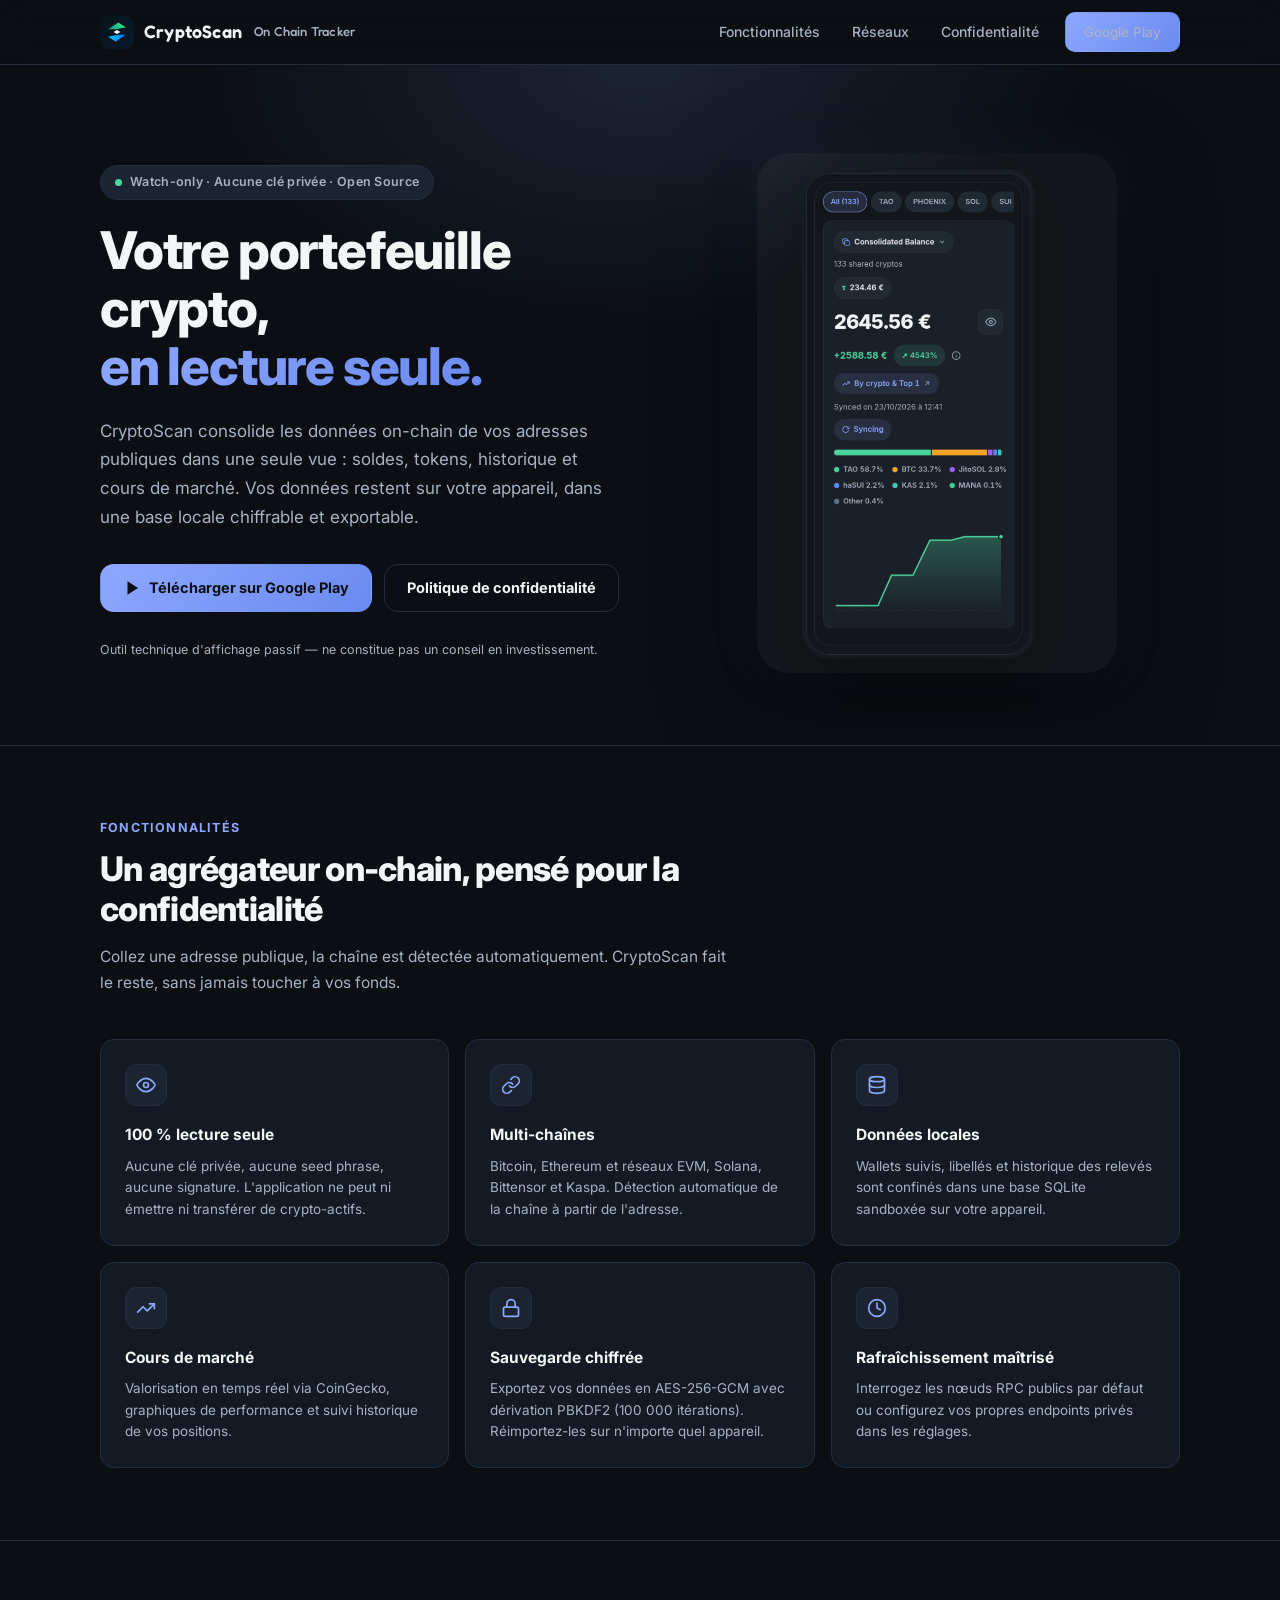
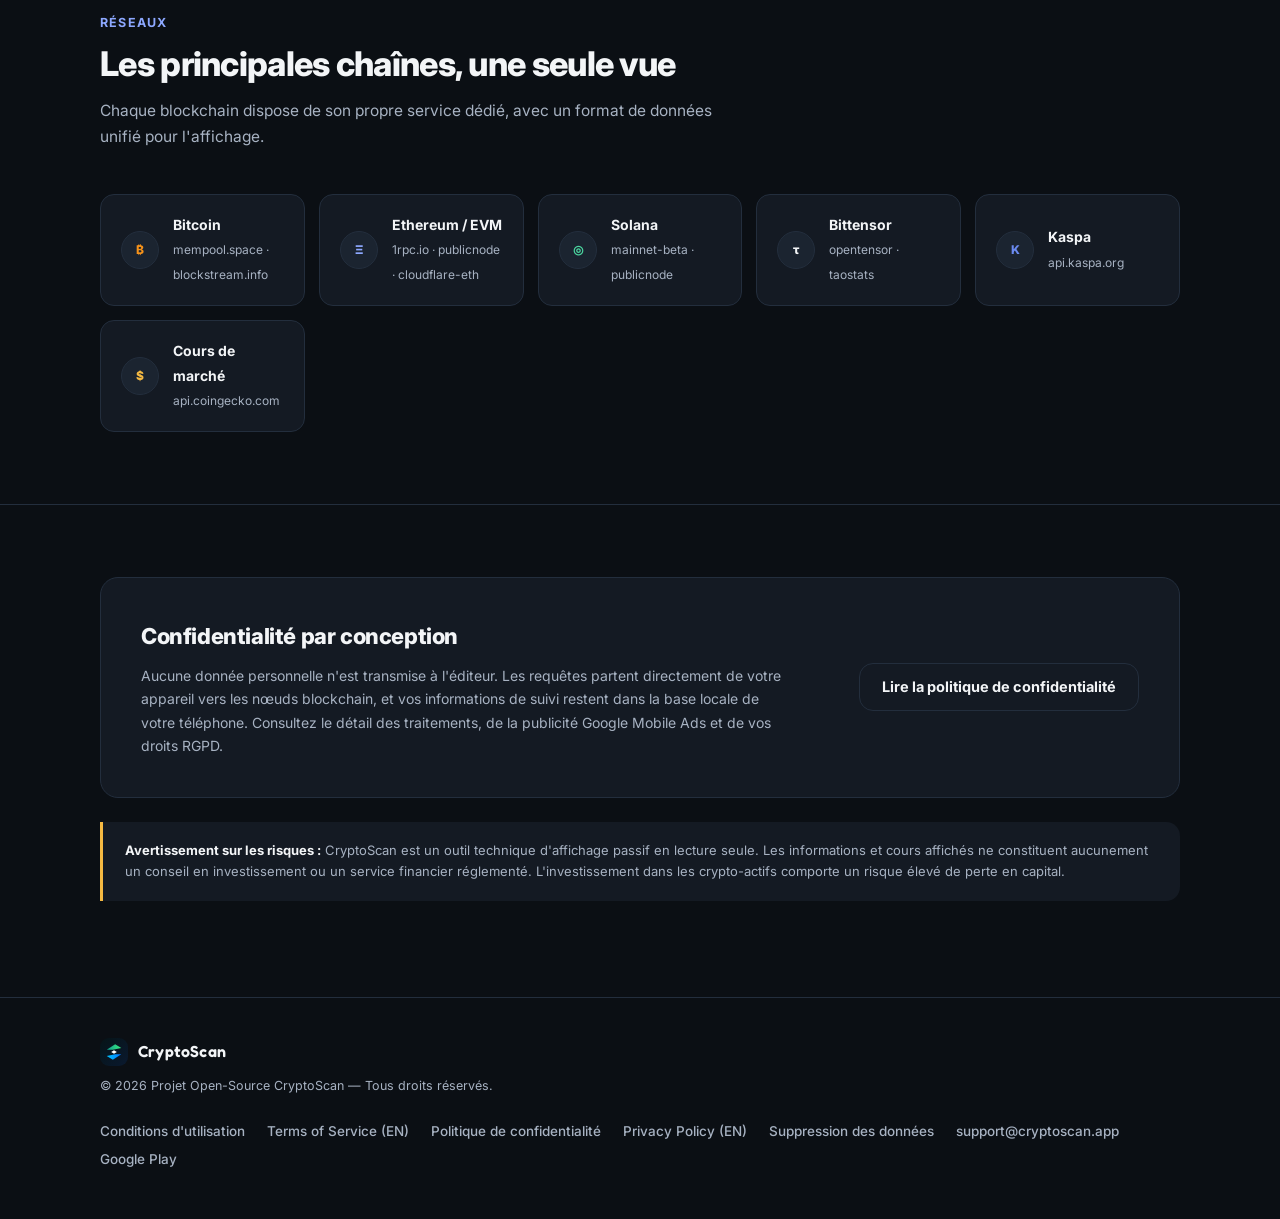
==== commit 36d42f38: "Ajout de la page de suppression des données (FR/EN) Requise par le formulaire Sécurité des données d" ====
--- a/index.html
+++ b/index.html
@@ -197,6 +197,7 @@
         <a href="terms-en.html">Terms of Service (EN)</a>
         <a href="privacy.html">Politique de confidentialité</a>
         <a href="privacy-en.html">Privacy Policy (EN)</a>
+        <a href="data-deletion.html">Suppression des données</a>
         <a href="mailto:support@cryptoscan.app">support@cryptoscan.app</a>
         <a href="https://play.google.com/store/apps/details?id=com.cryptoscan.com" rel="noopener">Google Play</a>
       </div>
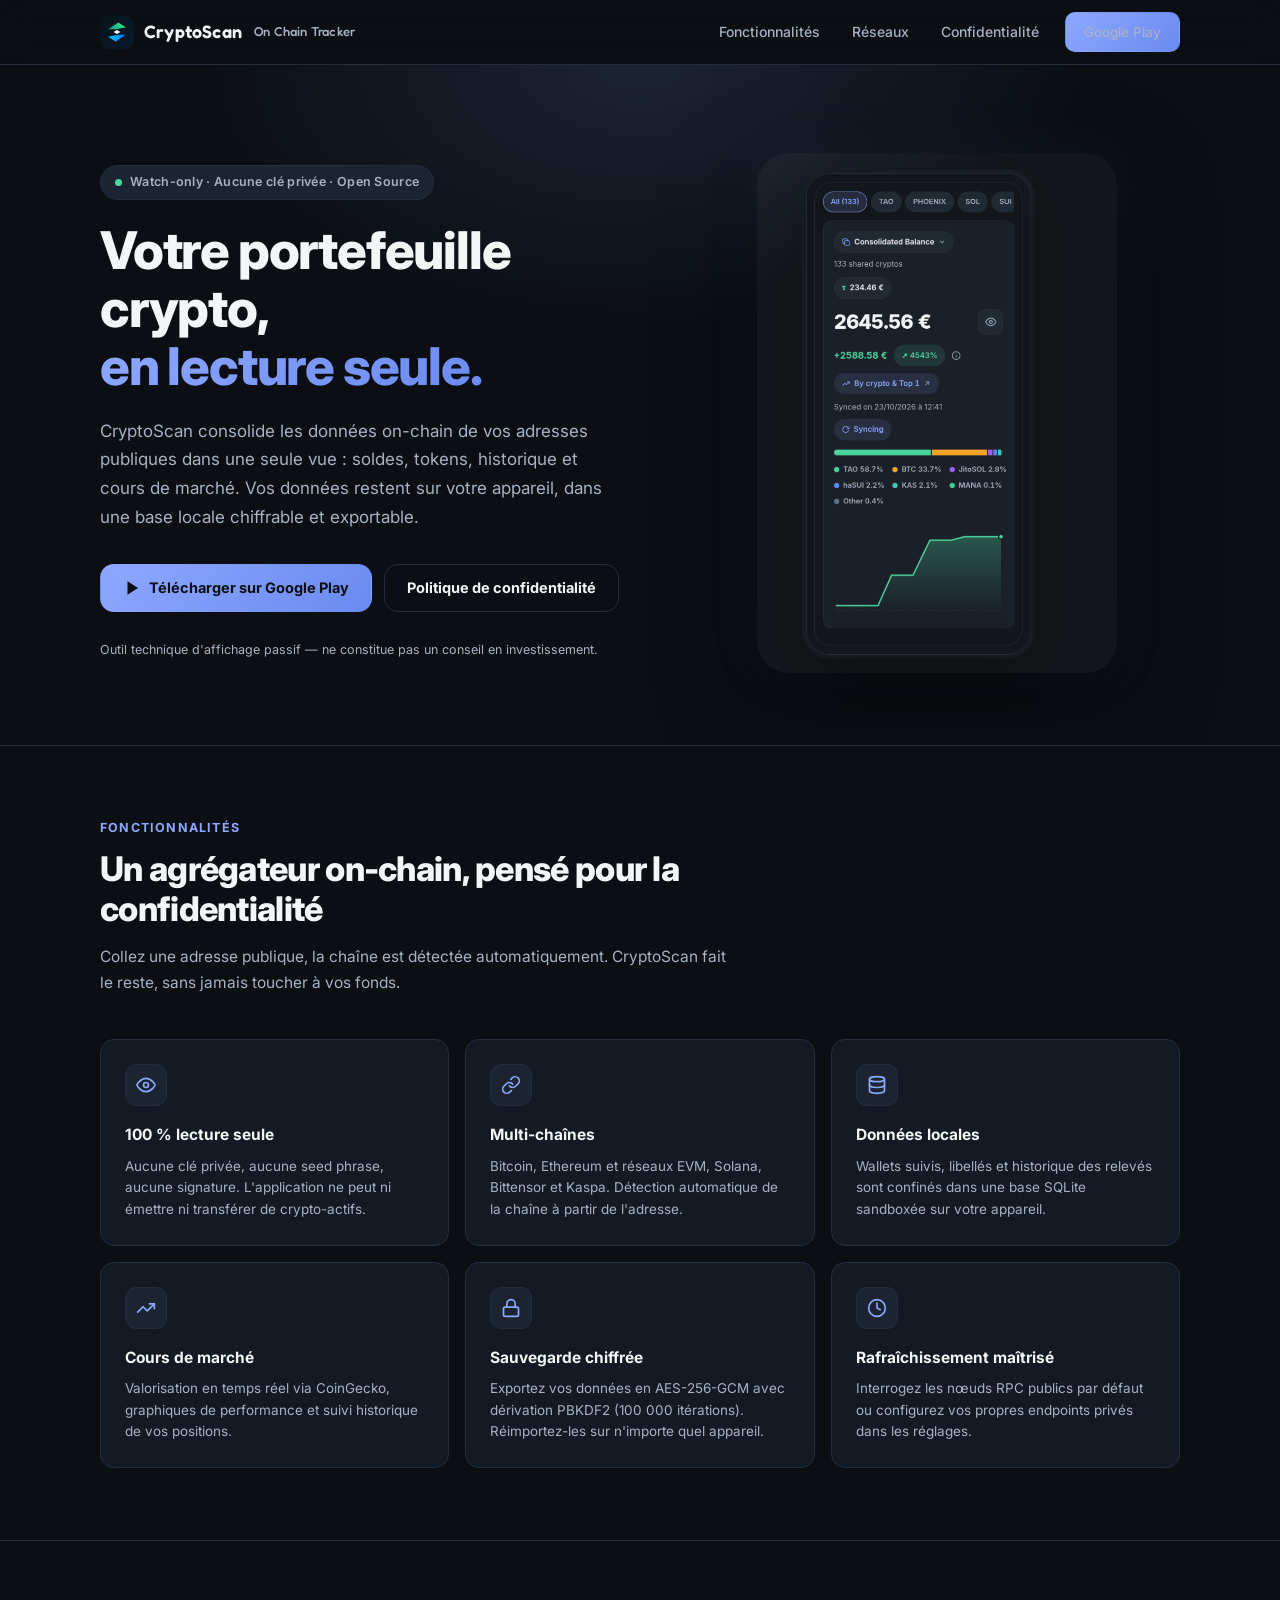
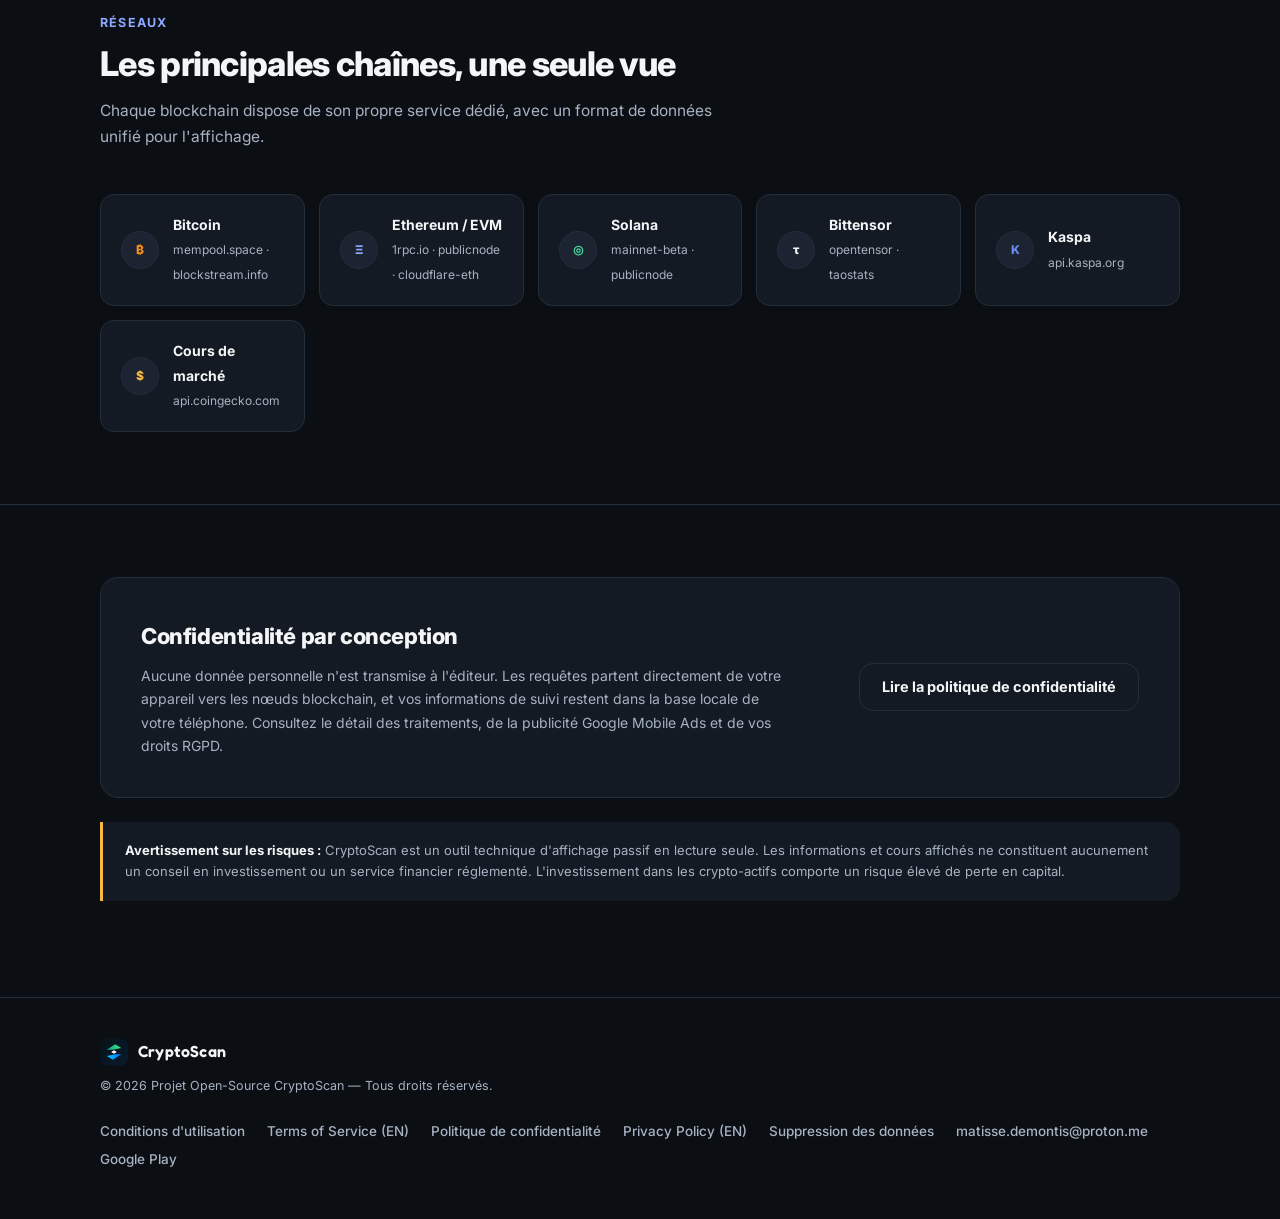
==== commit cb66727c: "Remplacement de l'adresse de contact par matisse.demontis@proton.me Generated with [Devin](https://d" ====
--- a/index.html
+++ b/index.html
@@ -198,7 +198,7 @@
         <a href="privacy.html">Politique de confidentialité</a>
         <a href="privacy-en.html">Privacy Policy (EN)</a>
         <a href="data-deletion.html">Suppression des données</a>
-        <a href="mailto:support@cryptoscan.app">support@cryptoscan.app</a>
+        <a href="mailto:matisse.demontis@proton.me">matisse.demontis@proton.me</a>
         <a href="https://play.google.com/store/apps/details?id=com.cryptoscan.com" rel="noopener">Google Play</a>
       </div>
     </div>
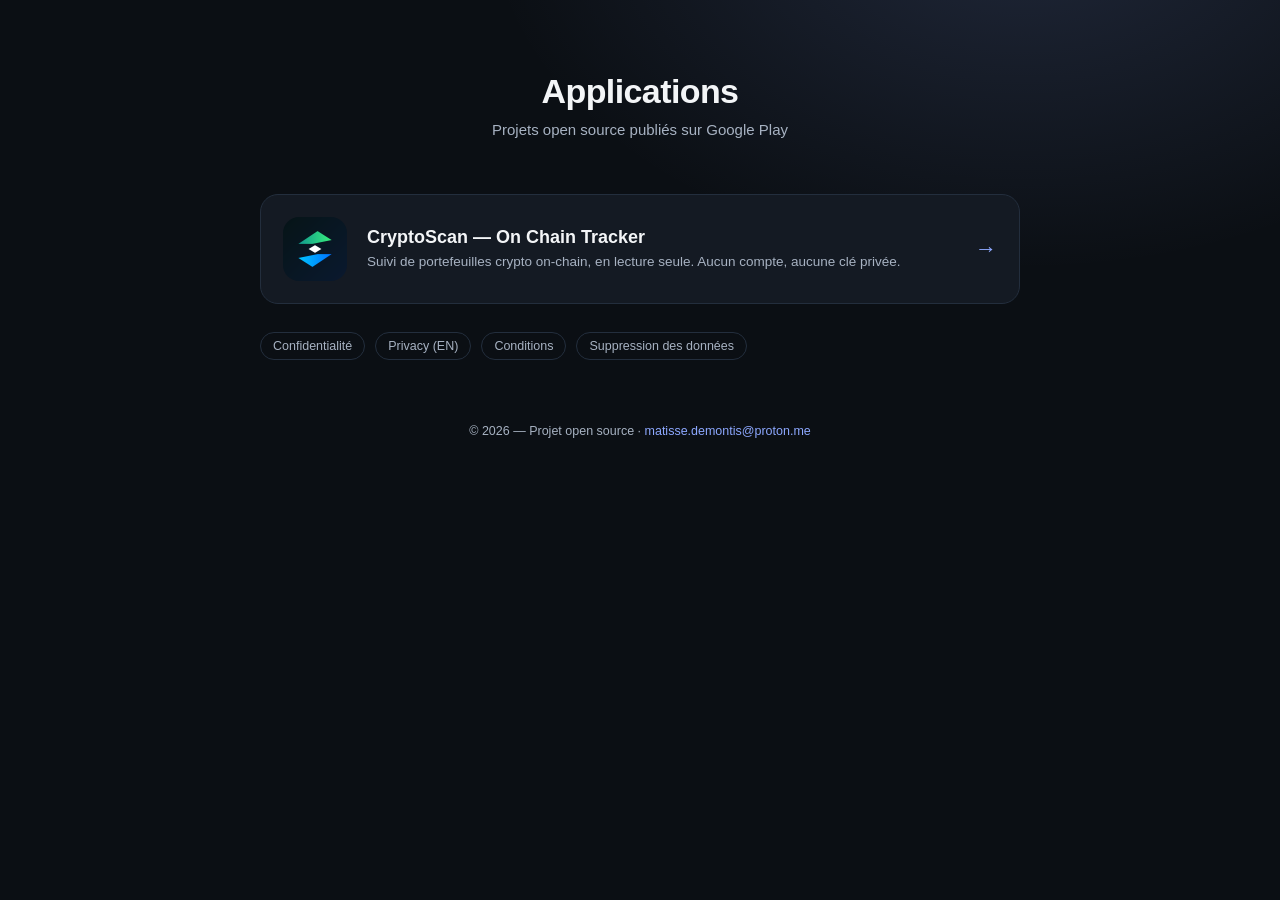
==== commit 19de4993: "refactor(site): structure multi-apps avec portail et redirections - Déplace le site CryptoScan dans " ====
--- a/index.html
+++ b/index.html
@@ -1,208 +1,90 @@
-<!DOCTYPE html>
+<!doctype html>
 <html lang="fr">
 <head>
-  <meta charset="UTF-8">
-  <meta name="viewport" content="width=device-width, initial-scale=1.0">
-  <title>CryptoScan — On Chain Tracker | Suivi de portefeuille crypto en lecture seule</title>
-  <link rel="icon" type="image/svg+xml" href="assets/logo.svg">
-  <link rel="icon" type="image/png" sizes="64x64" href="assets/favicon.png">
-  <link rel="apple-touch-icon" href="assets/logo.png">
-  <link rel="preconnect" href="https://fonts.googleapis.com">
-  <link rel="preconnect" href="https://fonts.gstatic.com" crossorigin>
-  <link href="https://fonts.googleapis.com/css2?family=Fredoka:wght@500;600;700&family=Inter:wght@400;500;600;700;800&display=swap" rel="stylesheet">
-  <link rel="stylesheet" href="assets/style.css">
+<meta charset="utf-8">
+<meta name="viewport" content="width=device-width, initial-scale=1">
+<title>Applications — Matisse Demontis</title>
+<meta name="description" content="Applications mobiles open source publiées sur Google Play.">
+<link rel="icon" href="CryptoScan/assets/favicon.png">
+<style>
+  :root {
+    --background: #0B0F14;
+    --surface: #141A23;
+    --surface-elevated: #1B2430;
+    --border: #232E3D;
+    --accent: #8DA8FF;
+    --positive: #4BD6A0;
+    --text-primary: #F3F5F7;
+    --text-secondary: #A7B2C2;
+    --font-body: "Inter", -apple-system, BlinkMacSystemFont, "Segoe UI", Roboto, sans-serif;
+  }
+  * { box-sizing: border-box; margin: 0; padding: 0; }
+  body {
+    background: radial-gradient(900px 600px at 80% -10%, rgba(141,168,255,.16), transparent 60%),
+                var(--background);
+    color: var(--text-primary);
+    font-family: var(--font-body);
+    min-height: 100vh;
+    display: flex;
+    flex-direction: column;
+    align-items: center;
+    padding: 72px 24px 48px;
+  }
+  header { text-align: center; margin-bottom: 56px; }
+  header h1 { font-size: 34px; font-weight: 800; letter-spacing: -.6px; }
+  header p { color: var(--text-secondary); margin-top: 10px; font-size: 15px; }
+  main { width: 100%; max-width: 760px; display: grid; gap: 18px; }
+  .card {
+    display: flex; align-items: center; gap: 20px;
+    background: var(--surface);
+    border: 1px solid var(--border);
+    border-radius: 18px;
+    padding: 22px;
+    text-decoration: none;
+    color: inherit;
+    transition: border-color .18s ease, transform .18s ease;
+  }
+  .card:hover { border-color: var(--accent); transform: translateY(-2px); }
+  .card img { width: 64px; height: 64px; border-radius: 16px; flex: 0 0 auto; }
+  .card h2 { font-size: 18px; font-weight: 700; }
+  .card p { color: var(--text-secondary); font-size: 13.5px; margin-top: 4px; line-height: 1.45; }
+  .card .arrow { margin-left: auto; color: var(--accent); font-size: 22px; }
+  .links { display: flex; flex-wrap: wrap; gap: 10px; margin-top: 10px; }
+  .links a {
+    color: var(--text-secondary); font-size: 12.5px; text-decoration: none;
+    border: 1px solid var(--border); border-radius: 999px; padding: 6px 12px;
+  }
+  .links a:hover { color: var(--text-primary); border-color: var(--accent); }
+  footer { margin-top: 64px; color: var(--text-secondary); font-size: 12.5px; text-align: center; }
+  footer a { color: var(--accent); text-decoration: none; }
+</style>
 </head>
 <body>
-
-  <header class="site-header">
-    <div class="container">
-      <a class="brand" href="index.html">
-        <img src="assets/logo.svg" alt="Logo CryptoScan">
-        CryptoScan <span class="brand-sub">On Chain Tracker</span>
-      </a>
-      <nav class="main-nav">
-        <a href="#features">Fonctionnalités</a>
-        <a href="#chains">Réseaux</a>
-        <a href="privacy.html">Confidentialité</a>
-        <a class="btn btn-primary nav-cta" style="height:40px;padding:0 18px;font-size:13.5px;" href="https://play.google.com/store/apps/details?id=com.cryptoscan.com" rel="noopener">Google Play</a>
-      </nav>
-    </div>
+  <header>
+    <h1>Applications</h1>
+    <p>Projets open source publiés sur Google Play</p>
   </header>
 
   <main>
+    <a class="card" href="CryptoScan/">
+      <img src="CryptoScan/assets/logo.png" alt="CryptoScan">
+      <div>
+        <h2>CryptoScan — On Chain Tracker</h2>
+        <p>Suivi de portefeuilles crypto on-chain, en lecture seule. Aucun compte, aucune clé privée.</p>
+      </div>
+      <span class="arrow">→</span>
+    </a>
 
-    <!-- Hero -->
-    <section class="hero">
-      <div class="container">
-        <div>
-          <span class="badge"><span class="dot"></span>Watch-only · Aucune clé privée · Open Source</span>
-          <h1>Votre portefeuille crypto,<br><span class="accent-text">en lecture seule.</span></h1>
-          <p class="lead">
-            CryptoScan consolide les données on-chain de vos adresses publiques dans une seule vue :
-            soldes, tokens, historique et cours de marché. Vos données restent sur votre appareil,
-            dans une base locale chiffrable et exportable.
-          </p>
-          <div class="hero-actions">
-            <a class="btn btn-primary" href="https://play.google.com/store/apps/details?id=com.cryptoscan.com" rel="noopener">
-              <svg width="18" height="18" viewBox="0 0 24 24" fill="none" stroke="currentColor" stroke-width="2" stroke-linecap="round" stroke-linejoin="round"><polygon points="6 3 20 12 6 21 6 3" fill="currentColor" stroke="none"/></svg>
-              Télécharger sur Google Play
-            </a>
-            <a class="btn btn-outline" href="privacy.html">Politique de confidentialité</a>
-          </div>
-          <p class="hero-note">Outil technique d'affichage passif — ne constitue pas un conseil en investissement.</p>
-        </div>
-
-        <!-- Capture réelle de l'application -->
-        <div class="phone-wrap">
-          <img class="app-shot"
-               src="assets/app-screenshot.png"
-               alt="Capture d'écran de CryptoScan : solde consolidé, allocation par crypto et graphique de performance"
-               width="709" height="1024">
-        </div>
-      </div>
-    </section>
-
-    <!-- Fonctionnalités -->
-    <section class="section" id="features">
-      <div class="container">
-        <div class="section-head">
-          <div class="eyebrow">Fonctionnalités</div>
-          <h2>Un agrégateur on-chain, pensé pour la confidentialité</h2>
-          <p>Collez une adresse publique, la chaîne est détectée automatiquement. CryptoScan fait le reste, sans jamais toucher à vos fonds.</p>
-        </div>
-        <div class="feature-grid">
-          <div class="feature-card">
-            <div class="icon">
-              <svg width="20" height="20" viewBox="0 0 24 24" fill="none" stroke="currentColor" stroke-width="2" stroke-linecap="round" stroke-linejoin="round"><path d="M1 12s4-8 11-8 11 8 11 8-4 8-11 8-11-8-11-8z"/><circle cx="12" cy="12" r="3"/></svg>
-            </div>
-            <h3>100 % lecture seule</h3>
-            <p>Aucune clé privée, aucune seed phrase, aucune signature. L'application ne peut ni émettre ni transférer de crypto-actifs.</p>
-          </div>
-          <div class="feature-card">
-            <div class="icon">
-              <svg width="20" height="20" viewBox="0 0 24 24" fill="none" stroke="currentColor" stroke-width="2" stroke-linecap="round" stroke-linejoin="round"><path d="M10 13a5 5 0 0 0 7.54.54l3-3a5 5 0 0 0-7.07-7.07l-1.72 1.71"/><path d="M14 11a5 5 0 0 0-7.54-.54l-3 3a5 5 0 0 0 7.07 7.07l1.71-1.71"/></svg>
-            </div>
-            <h3>Multi-chaînes</h3>
-            <p>Bitcoin, Ethereum et réseaux EVM, Solana, Bittensor et Kaspa. Détection automatique de la chaîne à partir de l'adresse.</p>
-          </div>
-          <div class="feature-card">
-            <div class="icon">
-              <svg width="20" height="20" viewBox="0 0 24 24" fill="none" stroke="currentColor" stroke-width="2" stroke-linecap="round" stroke-linejoin="round"><ellipse cx="12" cy="5" rx="9" ry="3"/><path d="M21 12c0 1.66-4 3-9 3s-9-1.34-9-3"/><path d="M3 5v14c0 1.66 4 3 9 3s9-1.34 9-3V5"/></svg>
-            </div>
-            <h3>Données locales</h3>
-            <p>Wallets suivis, libellés et historique des relevés sont confinés dans une base SQLite sandboxée sur votre appareil.</p>
-          </div>
-          <div class="feature-card">
-            <div class="icon">
-              <svg width="20" height="20" viewBox="0 0 24 24" fill="none" stroke="currentColor" stroke-width="2" stroke-linecap="round" stroke-linejoin="round"><polyline points="22 7 13.5 15.5 8.5 10.5 2 17"/><polyline points="16 7 22 7 22 13"/></svg>
-            </div>
-            <h3>Cours de marché</h3>
-            <p>Valorisation en temps réel via CoinGecko, graphiques de performance et suivi historique de vos positions.</p>
-          </div>
-          <div class="feature-card">
-            <div class="icon">
-              <svg width="20" height="20" viewBox="0 0 24 24" fill="none" stroke="currentColor" stroke-width="2" stroke-linecap="round" stroke-linejoin="round"><rect x="3" y="11" width="18" height="11" rx="2"/><path d="M7 11V7a5 5 0 0 1 10 0v4"/></svg>
-            </div>
-            <h3>Sauvegarde chiffrée</h3>
-            <p>Exportez vos données en AES-256-GCM avec dérivation PBKDF2 (100 000 itérations). Réimportez-les sur n'importe quel appareil.</p>
-          </div>
-          <div class="feature-card">
-            <div class="icon">
-              <svg width="20" height="20" viewBox="0 0 24 24" fill="none" stroke="currentColor" stroke-width="2" stroke-linecap="round" stroke-linejoin="round"><circle cx="12" cy="12" r="10"/><path d="M12 6v6l4 2"/></svg>
-            </div>
-            <h3>Rafraîchissement maîtrisé</h3>
-            <p>Interrogez les nœuds RPC publics par défaut ou configurez vos propres endpoints privés dans les réglages.</p>
-          </div>
-        </div>
-      </div>
-    </section>
-
-    <!-- Réseaux supportés -->
-    <section class="section" id="chains">
-      <div class="container">
-        <div class="section-head">
-          <div class="eyebrow">Réseaux</div>
-          <h2>Les principales chaînes, une seule vue</h2>
-          <p>Chaque blockchain dispose de son propre service dédié, avec un format de données unifié pour l'affichage.</p>
-        </div>
-        <div class="chain-grid">
-          <div class="chain-card">
-            <span class="chain-icon" style="color:#F7931A;">₿</span>
-            <span><span class="c-name">Bitcoin</span><br><span class="c-sub">mempool.space · blockstream.info</span></span>
-          </div>
-          <div class="chain-card">
-            <span class="chain-icon" style="color:#8DA8FF;">Ξ</span>
-            <span><span class="c-name">Ethereum / EVM</span><br><span class="c-sub">1rpc.io · publicnode · cloudflare-eth</span></span>
-          </div>
-          <div class="chain-card">
-            <span class="chain-icon" style="color:#4BD6A0;">◎</span>
-            <span><span class="c-name">Solana</span><br><span class="c-sub">mainnet-beta · publicnode</span></span>
-          </div>
-          <div class="chain-card">
-            <span class="chain-icon" style="color:#F3F5F7;">τ</span>
-            <span><span class="c-name">Bittensor</span><br><span class="c-sub">opentensor · taostats</span></span>
-          </div>
-          <div class="chain-card">
-            <span class="chain-icon" style="color:#6B8AF0;">K</span>
-            <span><span class="c-name">Kaspa</span><br><span class="c-sub">api.kaspa.org</span></span>
-          </div>
-          <div class="chain-card">
-            <span class="chain-icon" style="color:#F5B942;">$</span>
-            <span><span class="c-name">Cours de marché</span><br><span class="c-sub">api.coingecko.com</span></span>
-          </div>
-        </div>
-      </div>
-    </section>
-
-    <!-- Confidentialité -->
-    <section class="section" id="privacy">
-      <div class="container">
-        <div class="split-card">
-          <div>
-            <h2>Confidentialité par conception</h2>
-            <p>
-              Aucune donnée personnelle n'est transmise à l'éditeur. Les requêtes partent directement
-              de votre appareil vers les nœuds blockchain, et vos informations de suivi restent dans
-              la base locale de votre téléphone. Consultez le détail des traitements, de la publicité
-              Google Mobile Ads et de vos droits RGPD.
-            </p>
-          </div>
-          <div>
-            <a class="btn btn-outline" href="privacy.html">Lire la politique de confidentialité</a>
-          </div>
-        </div>
-        <div style="height:24px"></div>
-        <div class="disclaimer">
-          <strong>Avertissement sur les risques :</strong> CryptoScan est un outil technique d'affichage
-          passif en lecture seule. Les informations et cours affichés ne constituent aucunement un
-          conseil en investissement ou un service financier réglementé. L'investissement dans les
-          crypto-actifs comporte un risque élevé de perte en capital.
-        </div>
-      </div>
-    </section>
-
+    <div class="links">
+      <a href="CryptoScan/privacy.html">Confidentialité</a>
+      <a href="CryptoScan/privacy-en.html">Privacy (EN)</a>
+      <a href="CryptoScan/terms.html">Conditions</a>
+      <a href="CryptoScan/data-deletion.html">Suppression des données</a>
+    </div>
   </main>
 
-  <footer class="site-footer">
-    <div class="container">
-      <div>
-        <a class="brand" href="index.html" style="font-size:16px;">
-          <img src="assets/logo.svg" alt="Logo CryptoScan" style="width:28px;height:28px;">
-          CryptoScan
-        </a>
-        <p class="copyright">© 2026 Projet Open-Source CryptoScan — Tous droits réservés.</p>
-      </div>
-      <div class="footer-links">
-        <a href="terms.html">Conditions d'utilisation</a>
-        <a href="terms-en.html">Terms of Service (EN)</a>
-        <a href="privacy.html">Politique de confidentialité</a>
-        <a href="privacy-en.html">Privacy Policy (EN)</a>
-        <a href="data-deletion.html">Suppression des données</a>
-        <a href="mailto:matisse.demontis@proton.me">matisse.demontis@proton.me</a>
-        <a href="https://play.google.com/store/apps/details?id=com.cryptoscan.com" rel="noopener">Google Play</a>
-      </div>
-    </div>
+  <footer>
+    © 2026 — Projet open source · <a href="mailto:matisse.demontis@proton.me">matisse.demontis@proton.me</a>
   </footer>
-
 </body>
 </html>
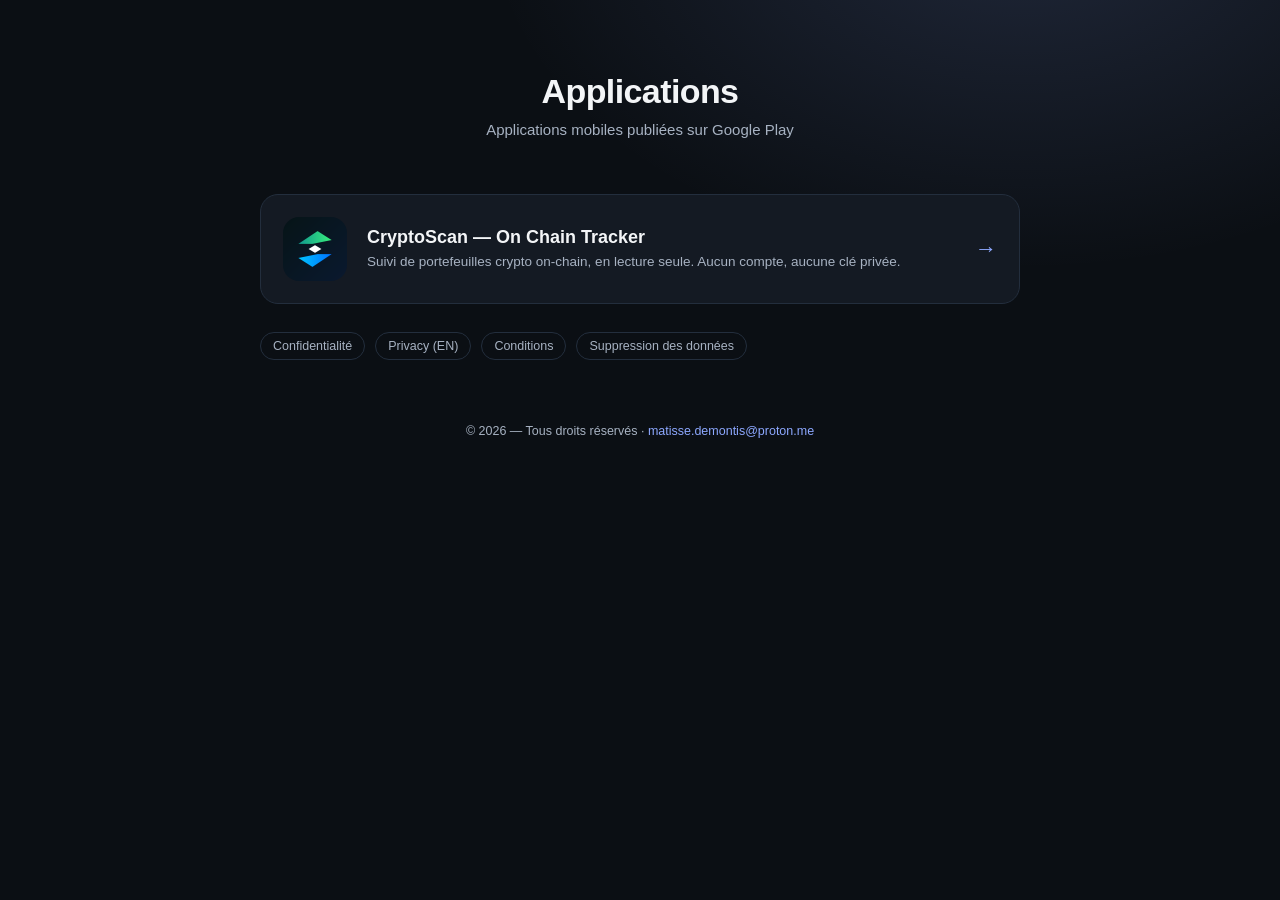
==== commit ef06cfd5: "Legal & RGPD compliance update: publisher notice, app-ads.txt, RPC list, fixed Play URLs and correct" ====
--- a/index.html
+++ b/index.html
@@ -4,7 +4,7 @@
 <meta charset="utf-8">
 <meta name="viewport" content="width=device-width, initial-scale=1">
 <title>Applications — Matisse Demontis</title>
-<meta name="description" content="Applications mobiles open source publiées sur Google Play.">
+<meta name="description" content="Applications mobiles publiées sur Google Play.">
 <link rel="icon" href="CryptoScan/assets/favicon.png">
 <style>
   :root {
@@ -62,7 +62,7 @@
 <body>
   <header>
     <h1>Applications</h1>
-    <p>Projets open source publiés sur Google Play</p>
+    <p>Applications mobiles publiées sur Google Play</p>
   </header>
 
   <main>
@@ -84,7 +84,7 @@
   </main>
 
   <footer>
-    © 2026 — Projet open source · <a href="mailto:matisse.demontis@proton.me">matisse.demontis@proton.me</a>
+    © 2026 — Tous droits réservés · <a href="mailto:matisse.demontis@proton.me">matisse.demontis@proton.me</a>
   </footer>
 </body>
 </html>
